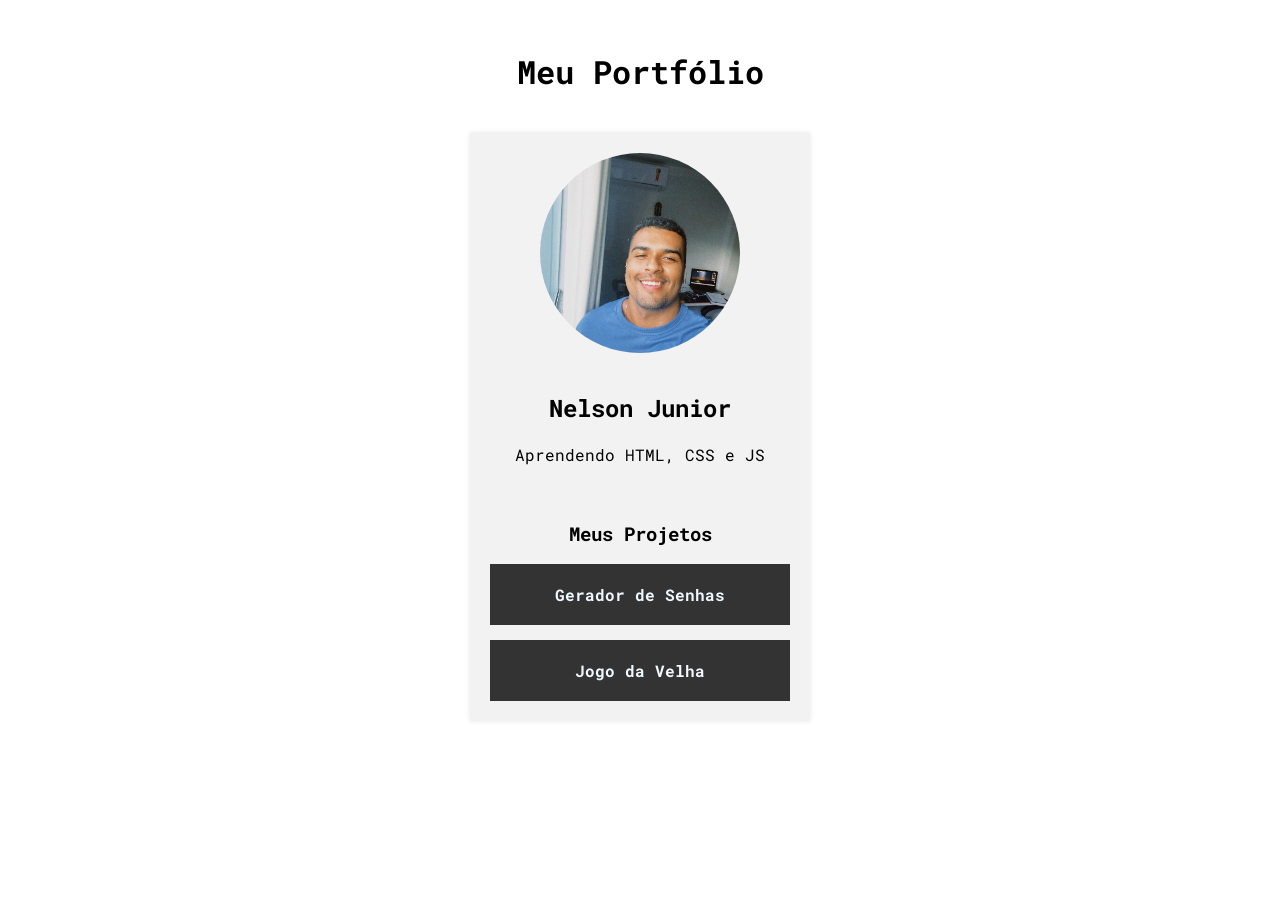
==== index.html @ b762abd2 "Add files via upload" ====
<!DOCTYPE html>
<html lang="pt-br">
<head>
    <meta charset="UTF-8">
    <meta name="viewport" content="width=device-width, initial-scale=1.0">
    <title>Portfolio</title>
    <link rel="stylesheet" href="style.css">
    <link rel="preconnect" href="https://fonts.googleapis.com">
    <link rel="preconnect" href="https://fonts.gstatic.com" crossorigin>
    <link href="https://fonts.googleapis.com/css2?family=Roboto+Mono:wght@300;400&family=Sora:wght@100&display=swap" rel="stylesheet">

</head>
<body>
    <h1>Meu Portfólio</h1>
  
    <div class="container">
        <div class="card">
        <img src="imagem/foto minha.jpeg" alt="Minha Foto">
        <h2>Nelson Junior</h3>
        <p>Aprendendo HTML, CSS e JS</p>
        <br>
        <h3>Meus Projetos</h3>
        <a href="Gerador de Senha/index.html">Gerador de Senhas</a>
        <a href="Jogo da Velha/index.html">Jogo da Velha</a>
    </div>
</body>
</html>
---- style.css ----
body {
    font-family: Roboto Mono;
  }
  
  h1 {
    text-align: center;
    margin-top: 50px;
  }
  
  .container {
    display: flex;
    flex-wrap: wrap;
    justify-content: center;
    margin-top: 30px;
  }
  
  .card {
    width: 300px;
    padding: 20px;
    margin: 10px;
    background-color: #f2f2f2;
    box-shadow: 0 0 5px rgba(0, 0, 0, 0.1);
    text-align: center;
  }
  
  .card img {
    width: 200px;
    height: 200px;
    object-fit: cover;
    border-radius: 50%;
    margin-bottom: 15px;
  }
  
  .card a {
    display: block;
    margin-top: 15px;
    padding: 20px;
    background-color: #333;
    color: aliceblue;
    text-decoration: none;
    font-weight: bold;
    transition: transform 0.5s;
  }

  a:hover{
    transform: scale(1.05);
  }
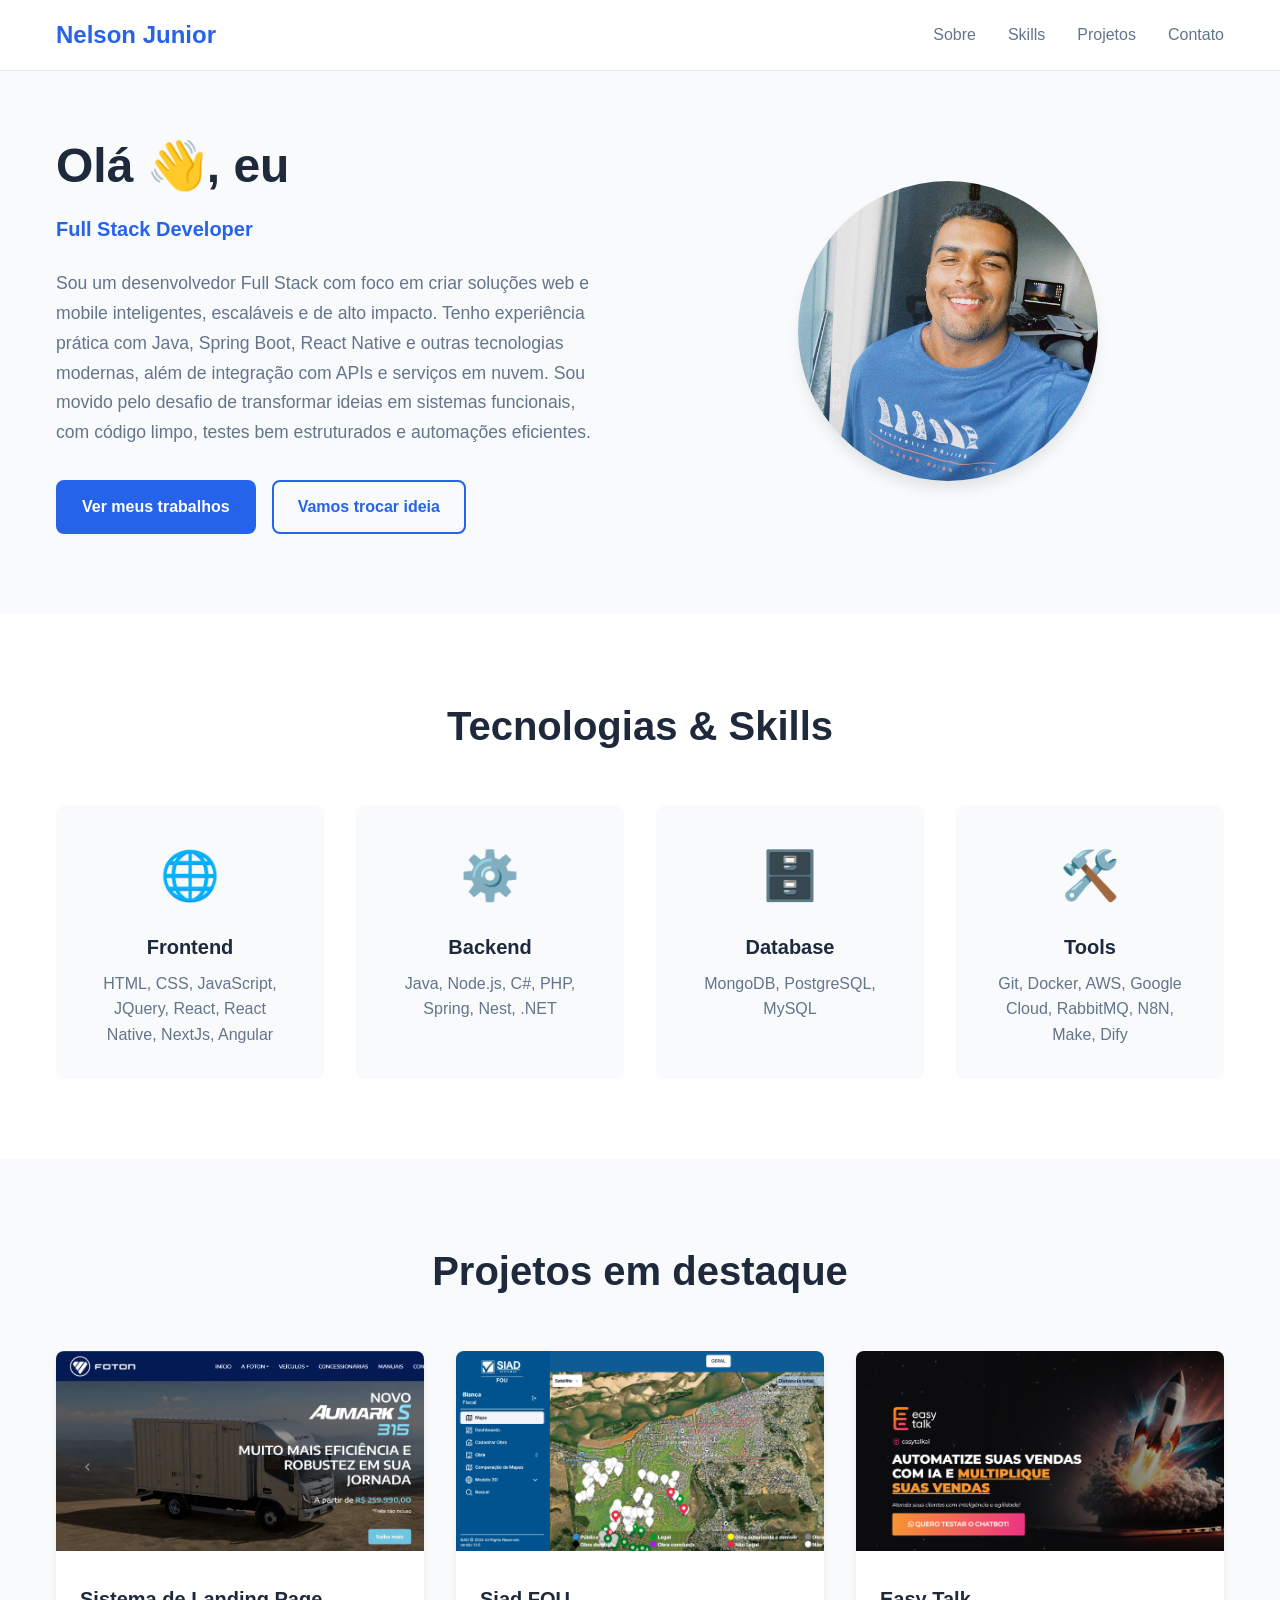
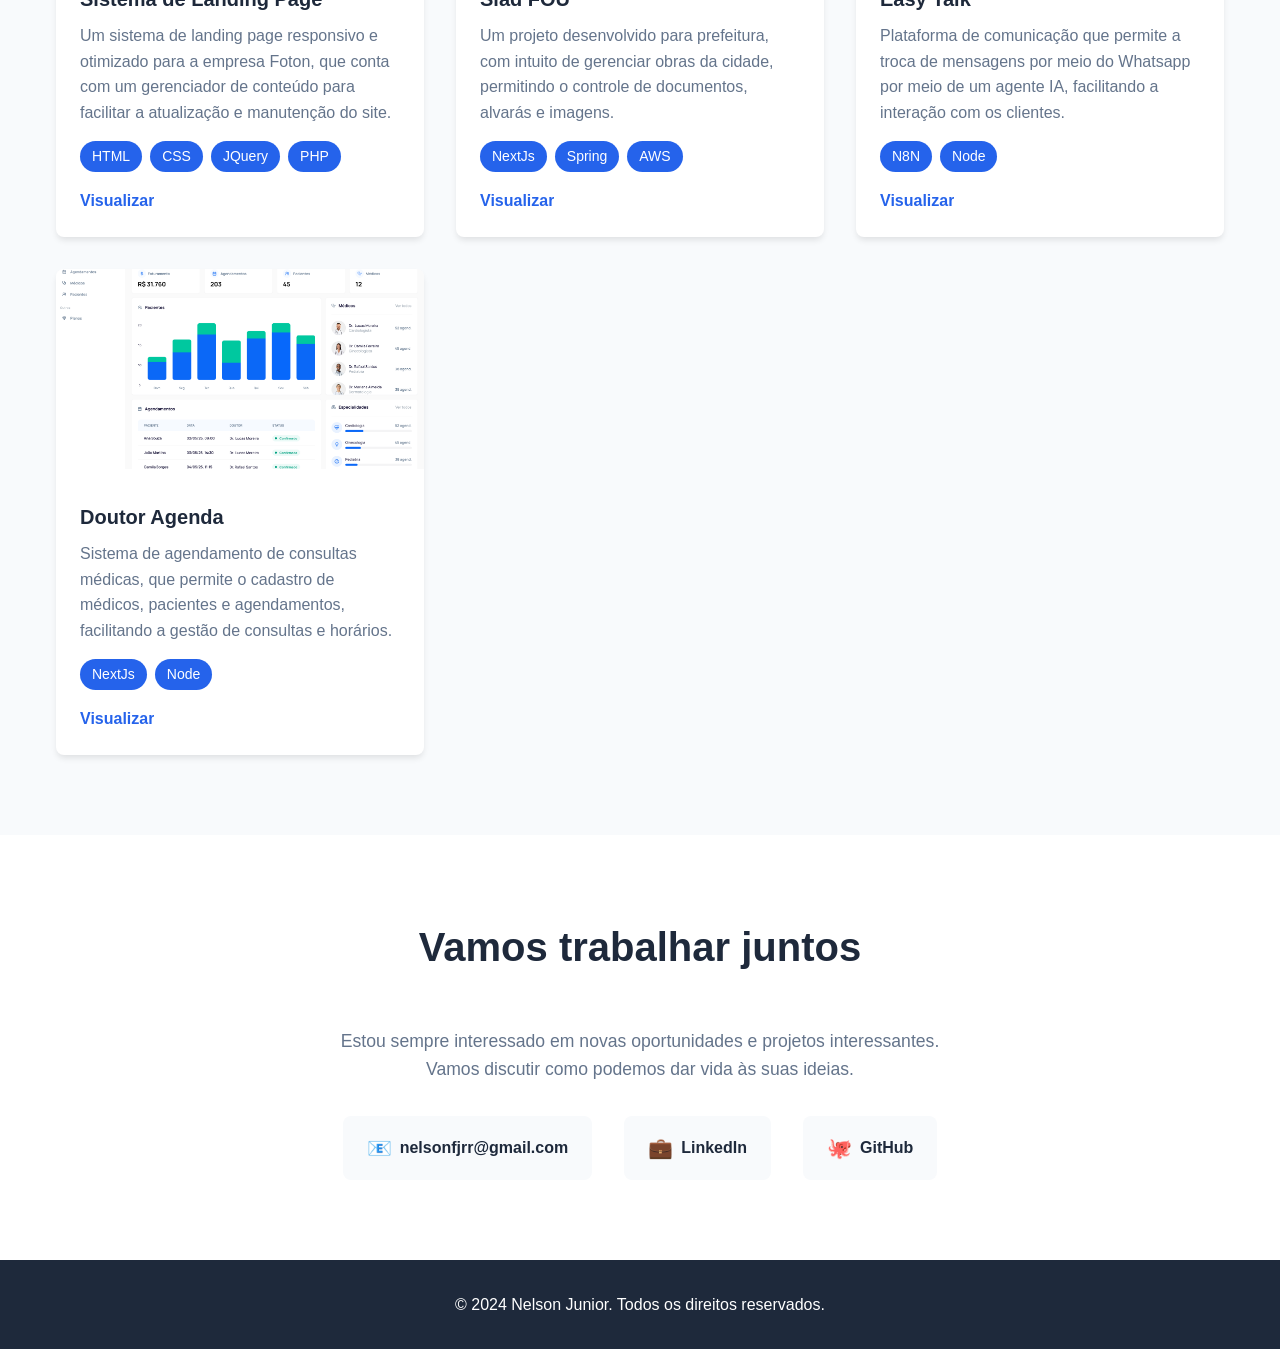
==== commit 0be836b6: "first commit" ====
--- a/index.html
+++ b/index.html
@@ -1,27 +1,215 @@
-<!DOCTYPE html>
-<html lang="pt-br">
-<head>
-    <meta charset="UTF-8">
-    <meta name="viewport" content="width=device-width, initial-scale=1.0">
-    <title>Portfolio</title>
-    <link rel="stylesheet" href="style.css">
-    <link rel="preconnect" href="https://fonts.googleapis.com">
-    <link rel="preconnect" href="https://fonts.gstatic.com" crossorigin>
-    <link href="https://fonts.googleapis.com/css2?family=Roboto+Mono:wght@300;400&family=Sora:wght@100&display=swap" rel="stylesheet">
-
-</head>
-<body>
-    <h1>Meu Portfólio</h1>
-  
-    <div class="container">
-        <div class="card">
-        <img src="imagem/foto minha.jpeg" alt="Minha Foto">
-        <h2>Nelson Junior</h3>
-        <p>Aprendendo HTML, CSS e JS</p>
-        <br>
-        <h3>Meus Projetos</h3>
-        <a href="Gerador de Senha/index.html">Gerador de Senhas</a>
-        <a href="Jogo da Velha/index.html">Jogo da Velha</a>
-    </div>
-</body>
+<!DOCTYPE html>
+<html lang="en">
+<head>
+    <meta charset="UTF-8">
+    <meta name="viewport" content="width=device-width, initial-scale=1.0">
+    <title>Nelson Junior - Developer Portfolio</title>
+    <link rel="stylesheet" href="style.css">
+</head>
+<body>
+    <!-- Header/Navigation -->
+    <header class="header">
+        <nav class="nav">
+            <div class="nav-brand">
+                <h2>Nelson Junior</h2>
+            </div>
+            <ul class="nav-links">
+                <li><a href="#about">Sobre</a></li>
+                <li><a href="#skills">Skills</a></li>
+                <li><a href="#projects">Projetos</a></li>
+                <li><a href="#contact">Contato</a></li>
+            </ul>
+            <button class="nav-toggle" aria-label="Toggle navigation">
+                <span></span>
+                <span></span>
+                <span></span>
+            </button>
+        </nav>
+    </header>
+
+    <!-- Main Content -->
+    <main>
+        <!-- About Section -->
+        <section id="about" class="section about-section">
+            <div class="container">
+                <div class="about-content">
+                    <div class="about-text">
+                        <h1 class="about-title">Olá 👋, eu sou o Nelson</h1>
+                        <p class="about-subtitle">Full Stack Developer</p>
+                        <p class="about-description">
+                            Sou um desenvolvedor Full Stack com foco em criar soluções web e mobile inteligentes, escaláveis e de alto impacto. 
+                            Tenho experiência prática com Java, Spring Boot, React Native e outras tecnologias modernas, além de integração com APIs e serviços em nuvem. 
+                            Sou movido pelo desafio de transformar ideias em sistemas funcionais, com código limpo, testes bem estruturados e automações eficientes.
+                        </p>
+                        <div class="about-buttons">
+                            <a href="#projects" class="btn btn-primary">Ver meus trabalhos</a>
+                            <a href="#contact" class="btn btn-secondary">Vamos trocar ideia</a>
+                        </div>
+                    </div>
+                    <div class="about-image">
+                        <img src="/assets/foto minha.jpg" alt="John Doe Profile Photo" class="profile-photo">
+                    </div>
+                </div>
+            </div>
+        </section>
+
+        <!-- Skills Section -->
+        <section id="skills" class="section skills-section">
+            <div class="container">
+                <h2 class="section-title">Tecnologias & Skills</h2>
+                <div class="skills-grid">
+                    <div class="skill-item">
+                        <div class="skill-icon">🌐</div>
+                        <h3>Frontend</h3>
+                        <p>HTML, CSS, JavaScript, JQuery, React, React Native, NextJs, Angular</p>
+                    </div>
+                    <div class="skill-item">
+                        <div class="skill-icon">⚙️</div>
+                        <h3>Backend</h3>
+                        <p>Java, Node.js, C#, PHP, Spring, Nest, .NET</p>
+                    </div>
+                    <div class="skill-item">
+                        <div class="skill-icon">🗄️</div>
+                        <h3>Database</h3>
+                        <p>MongoDB, PostgreSQL, MySQL</p>
+                    </div>
+                    <div class="skill-item">
+                        <div class="skill-icon">🛠️</div>
+                        <h3>Tools</h3>
+                        <p>Git, Docker, AWS, Google Cloud, RabbitMQ, N8N, Make, Dify</p>
+                    </div>
+                </div>
+            </div>
+        </section>
+
+        <!-- Projects Section -->
+        <section id="projects" class="section projects-section">
+            <div class="container">
+                <h2 class="section-title">Projetos em destaque</h2>
+                <div class="projects-grid">
+                    <article class="project-card">
+                        <div class="project-image">
+                            <img src="/assets/foton-site.png" alt="Sistema de Landing Page">
+                        </div>
+                        <div class="project-content">
+                            <h3 class="project-title">Sistema de Landing Page</h3>
+                            <p class="project-description">
+                                Um sistema de landing page responsivo e otimizado para a empresa Foton, 
+                                que conta com um gerenciador de conteúdo para facilitar a atualização
+                                e manutenção do site.
+                            </p>
+                            <div class="project-tech">
+                                <span class="tech-tag">HTML</span>
+                                <span class="tech-tag">CSS</span>
+                                <span class="tech-tag">JQuery</span>
+                                <span class="tech-tag">PHP</span>
+                            </div>
+                            <div class="project-links">
+                                <a href="https://fotondobrasil.com.br/" target="_blank" class="project-link">Visualizar</a>
+                            </div>
+                        </div>
+                    </article>
+
+                    <article class="project-card">
+                        <div class="project-image">
+                            <img src="/assets/siadfou.png" alt="Siad FOU">
+                        </div>
+                        <div class="project-content">
+                            <h3 class="project-title">Siad FOU</h3>
+                            <p class="project-description">
+                                Um projeto desenvolvido para prefeitura, com intuito
+                                de gerenciar obras da cidade, permitindo o controle de
+                                documentos, alvarás e imagens.
+                            </p>
+                            <div class="project-tech">
+                                <span class="tech-tag">NextJs</span>
+                                <span class="tech-tag">Spring</span>
+                                <span class="tech-tag">AWS</span>
+                            </div>
+                            <div class="project-links">
+                                <a href="https://siadfou.com.br/" target="_blank" class="project-link">Visualizar</a>
+                            </div>
+                        </div>
+                    </article>
+
+                    <article class="project-card">
+                        <div class="project-image">
+                            <img src="/assets/easytalk.png" alt="Easy Talk">
+                        </div>
+                        <div class="project-content">
+                            <h3 class="project-title">Easy Talk</h3>
+                            <p class="project-description">
+                                Plataforma de comunicação que permite a troca de mensagens
+                                por meio do Whatsapp por meio de um agente IA,
+                                facilitando a interação com os clientes.
+                            </p>
+                            <div class="project-tech">
+                                <span class="tech-tag">N8N</span>
+                                <span class="tech-tag">Node</span>
+                            </div>
+                            <div class="project-links">
+                                <a href="https://easytalk.nelsonfjunior.shop/" target="_blank" class="project-link">Visualizar</a>
+                            </div>
+                        </div>
+                    </article>
+
+                    <article class="project-card">
+                        <div class="project-image">
+                            <img src="/assets/doutoragenda.png" alt="Doutor Agenda">
+                        </div>
+                        <div class="project-content">
+                            <h3 class="project-title">Doutor Agenda</h3>
+                            <p class="project-description">
+                                Sistema de agendamento de consultas médicas,
+                                que permite o cadastro de médicos, pacientes e agendamentos,
+                                facilitando a gestão de consultas e horários.
+                            </p>
+                            <div class="project-tech">
+                                <span class="tech-tag">NextJs</span>
+                                <span class="tech-tag">Node</span>
+                            </div>
+                            <div class="project-links">
+                                <a href="https://doutoragenda.nelsonfjunior.shop/" target="_blank" class="project-link">Visualizar</a>
+                            </div>
+                        </div>
+                    </article>
+                </div>
+            </div>
+        </section>
+
+        <!-- Contact Section -->
+        <section id="contact" class="section contact-section">
+            <div class="container">
+                <h2 class="section-title">Vamos trabalhar juntos</h2>
+                <p class="contact-description">
+                    Estou sempre interessado em novas oportunidades e projetos interessantes.
+                    Vamos discutir como podemos dar vida às suas ideias.
+                </p>
+                <div class="contact-links">
+                    <a href="mailto:nelsonfjrr@gmail.com" class="contact-link">
+                        <span class="contact-icon">📧</span>
+                        nelsonfjrr@gmail.com
+                    </a>
+                    <a href="https://www.linkedin.com/in/nelsonfjr/" target="_blank" class="contact-link">
+                        <span class="contact-icon">💼</span>
+                        LinkedIn
+                    </a>
+                    <a href="https://github.com/nelsonfjunior" target="_blank" class="contact-link">
+                        <span class="contact-icon">🐙</span>
+                        GitHub
+                    </a>
+                </div>
+            </div>
+        </section>
+    </main>
+
+    <!-- Footer -->
+    <footer class="footer">
+        <div class="container">
+            <p>&copy; 2024 Nelson Junior. Todos os direitos reservados.</p>
+        </div>
+    </footer>
+
+    <script src="script.js"></script>
+</body>
 </html>
--- a/style.css
+++ b/style.css
@@ -1,47 +1,454 @@
-body {
-    font-family: Roboto Mono;
-  }
-  
-  h1 {
-    text-align: center;
-    margin-top: 50px;
-  }
-  
-  .container {
-    display: flex;
-    flex-wrap: wrap;
-    justify-content: center;
-    margin-top: 30px;
-  }
-  
-  .card {
-    width: 300px;
-    padding: 20px;
-    margin: 10px;
-    background-color: #f2f2f2;
-    box-shadow: 0 0 5px rgba(0, 0, 0, 0.1);
-    text-align: center;
-  }
-  
-  .card img {
-    width: 200px;
-    height: 200px;
-    object-fit: cover;
-    border-radius: 50%;
-    margin-bottom: 15px;
-  }
-  
-  .card a {
-    display: block;
-    margin-top: 15px;
-    padding: 20px;
-    background-color: #333;
-    color: aliceblue;
-    text-decoration: none;
-    font-weight: bold;
-    transition: transform 0.5s;
-  }
-
-  a:hover{
-    transform: scale(1.05);
-  }+/* CSS Custom Properties for easy customization */
+:root {
+    --primary-color: #2563eb;
+    --secondary-color: #64748b;
+    --accent-color: #f59e0b;
+    --text-primary: #1e293b;
+    --text-secondary: #64748b;
+    --background-primary: #ffffff;
+    --background-secondary: #f8fafc;
+    --border-color: #e2e8f0;
+    --shadow: 0 4px 6px -1px rgba(0, 0, 0, 0.1);
+    --shadow-lg: 0 10px 15px -3px rgba(0, 0, 0, 0.1);
+    --border-radius: 8px;
+    --transition: all 0.3s ease;
+    --max-width: 1200px;
+    --section-padding: 5rem 0;
+}
+
+/* Reset and Base Styles */
+* {
+    margin: 0;
+    padding: 0;
+    box-sizing: border-box;
+}
+
+html {
+    scroll-behavior: smooth;
+}
+
+body {
+    font-family: -apple-system, BlinkMacSystemFont, 'Segoe UI', Roboto, Oxygen, Ubuntu, Cantarell, sans-serif;
+    line-height: 1.6;
+    color: var(--text-primary);
+    background-color: var(--background-primary);
+}
+
+/* Container */
+.container {
+    max-width: var(--max-width);
+    margin: 0 auto;
+    padding: 0 1rem;
+}
+
+/* Section */
+.section {
+    padding: var(--section-padding);
+}
+
+.section-title {
+    font-size: 2.5rem;
+    font-weight: 700;
+    text-align: center;
+    margin-bottom: 3rem;
+    color: var(--text-primary);
+}
+
+/* Header and Navigation */
+.header {
+    position: fixed;
+    top: 0;
+    left: 0;
+    right: 0;
+    background-color: rgba(255, 255, 255, 0.95);
+    backdrop-filter: blur(10px);
+    border-bottom: 1px solid var(--border-color);
+    z-index: 1000;
+}
+
+.nav {
+    display: flex;
+    justify-content: space-between;
+    align-items: center;
+    padding: 1rem;
+    max-width: var(--max-width);
+    margin: 0 auto;
+}
+
+.nav-brand h2 {
+    color: var(--primary-color);
+    font-weight: 700;
+}
+
+.nav-links {
+    display: flex;
+    list-style: none;
+    gap: 2rem;
+}
+
+.nav-links a {
+    text-decoration: none;
+    color: var(--text-secondary);
+    font-weight: 500;
+    transition: var(--transition);
+}
+
+.nav-links a:hover {
+    color: var(--primary-color);
+}
+
+.nav-toggle {
+    display: none;
+    flex-direction: column;
+    background: none;
+    border: none;
+    cursor: pointer;
+    padding: 0.5rem;
+}
+
+.nav-toggle span {
+    width: 25px;
+    height: 3px;
+    background-color: var(--text-primary);
+    margin: 3px 0;
+    transition: var(--transition);
+}
+
+/* About Section */
+.about-section {
+    padding-top: 8rem;
+    background-color: var(--background-secondary);
+}
+
+.about-content {
+    display: grid;
+    grid-template-columns: 1fr 1fr;
+    gap: 4rem;
+    align-items: center;
+}
+
+.about-title {
+    font-size: 3rem;
+    font-weight: 700;
+    margin-bottom: 0.5rem;
+    color: var(--text-primary);
+}
+
+.about-subtitle {
+    font-size: 1.25rem;
+    color: var(--primary-color);
+    font-weight: 600;
+    margin-bottom: 1.5rem;
+}
+
+.about-description {
+    font-size: 1.1rem;
+    color: var(--text-secondary);
+    margin-bottom: 2rem;
+    line-height: 1.7;
+}
+
+.about-buttons {
+    display: flex;
+    gap: 1rem;
+}
+
+.btn {
+    display: inline-block;
+    padding: 0.75rem 1.5rem;
+    border-radius: var(--border-radius);
+    text-decoration: none;
+    font-weight: 600;
+    transition: var(--transition);
+    border: 2px solid transparent;
+}
+
+.btn-primary {
+    background-color: var(--primary-color);
+    color: white;
+}
+
+.btn-primary:hover {
+    background-color: #1d4ed8;
+    transform: translateY(-2px);
+}
+
+.btn-secondary {
+    border-color: var(--primary-color);
+    color: var(--primary-color);
+}
+
+.btn-secondary:hover {
+    background-color: var(--primary-color);
+    color: white;
+}
+
+.profile-photo {
+    width: 100%;
+    max-width: 300px;
+    height: 300px;
+    object-fit: cover;
+    object-position: center bottom;
+    border-radius: 50%;
+    box-shadow: var(--shadow-lg);
+    margin: 0 auto;
+    display: block;
+}
+
+/* Skills Section */
+.skills-section {
+    background-color: var(--background-primary);
+}
+
+.skills-grid {
+    display: grid;
+    grid-template-columns: repeat(auto-fit, minmax(250px, 1fr));
+    gap: 2rem;
+}
+
+.skill-item {
+    text-align: center;
+    padding: 2rem;
+    background-color: var(--background-secondary);
+    border-radius: var(--border-radius);
+    transition: var(--transition);
+}
+
+.skill-item:hover {
+    transform: translateY(-5px);
+    box-shadow: var(--shadow-lg);
+}
+
+.skill-icon {
+    font-size: 3rem;
+    margin-bottom: 1rem;
+}
+
+.skill-item h3 {
+    font-size: 1.25rem;
+    font-weight: 600;
+    margin-bottom: 0.5rem;
+    color: var(--text-primary);
+}
+
+.skill-item p {
+    color: var(--text-secondary);
+}
+
+/* Projects Section */
+.projects-section {
+    background-color: var(--background-secondary);
+}
+
+.projects-grid {
+    display: grid;
+    grid-template-columns: repeat(auto-fit, minmax(350px, 1fr));
+    gap: 2rem;
+}
+
+.project-card {
+    background-color: var(--background-primary);
+    border-radius: var(--border-radius);
+    overflow: hidden;
+    box-shadow: var(--shadow);
+    transition: var(--transition);
+}
+
+.project-card:hover {
+    transform: translateY(-5px);
+    box-shadow: var(--shadow-lg);
+}
+
+.project-image img {
+    width: 100%;
+    height: 200px;
+    object-fit: cover;
+    object-position: center left;
+}
+
+.project-content {
+    padding: 1.5rem;
+}
+
+.project-title {
+    font-size: 1.25rem;
+    font-weight: 600;
+    margin-bottom: 0.5rem;
+    color: var(--text-primary);
+}
+
+.project-description {
+    color: var(--text-secondary);
+    margin-bottom: 1rem;
+    line-height: 1.6;
+}
+
+.project-tech {
+    display: flex;
+    flex-wrap: wrap;
+    gap: 0.5rem;
+    margin-bottom: 1rem;
+}
+
+.tech-tag {
+    background-color: var(--primary-color);
+    color: white;
+    padding: 0.25rem 0.75rem;
+    border-radius: 20px;
+    font-size: 0.875rem;
+    font-weight: 500;
+}
+
+.project-links {
+    display: flex;
+    gap: 1rem;
+}
+
+.project-link {
+    color: var(--primary-color);
+    text-decoration: none;
+    font-weight: 600;
+    transition: var(--transition);
+}
+
+.project-link:hover {
+    color: #1d4ed8;
+}
+
+/* Contact Section */
+.contact-section {
+    background-color: var(--background-primary);
+    text-align: center;
+}
+
+.contact-description {
+    font-size: 1.1rem;
+    color: var(--text-secondary);
+    margin-bottom: 2rem;
+    max-width: 600px;
+    margin-left: auto;
+    margin-right: auto;
+}
+
+.contact-links {
+    display: flex;
+    justify-content: center;
+    gap: 2rem;
+    flex-wrap: wrap;
+}
+
+.contact-link {
+    display: flex;
+    align-items: center;
+    gap: 0.5rem;
+    padding: 1rem 1.5rem;
+    background-color: var(--background-secondary);
+    border-radius: var(--border-radius);
+    text-decoration: none;
+    color: var(--text-primary);
+    font-weight: 600;
+    transition: var(--transition);
+}
+
+.contact-link:hover {
+    background-color: var(--primary-color);
+    color: white;
+    transform: translateY(-2px);
+}
+
+.contact-icon {
+    font-size: 1.25rem;
+}
+
+/* Footer */
+.footer {
+    background-color: var(--text-primary);
+    color: white;
+    text-align: center;
+    padding: 2rem 0;
+}
+
+/* Responsive Design */
+@media (max-width: 768px) {
+    .nav-links {
+        position: fixed;
+        top: 100%;
+        left: 0;
+        right: 0;
+        background-color: white;
+        flex-direction: column;
+        padding: 2rem;
+        box-shadow: var(--shadow);
+        transform: translateY(-100%);
+        opacity: 0;
+        visibility: hidden;
+        transition: var(--transition);
+    }
+
+    .nav-links.active {
+        transform: translateY(0);
+        opacity: 1;
+        visibility: visible;
+    }
+
+    .nav-toggle {
+        display: flex;
+    }
+
+    .about-content {
+        grid-template-columns: 1fr;
+        text-align: center;
+        gap: 2rem;
+    }
+
+    .about-title {
+        font-size: 2.5rem;
+    }
+
+    .section-title {
+        font-size: 2rem;
+    }
+
+    .about-buttons {
+        justify-content: center;
+        flex-wrap: wrap;
+    }
+
+    .skills-grid {
+        grid-template-columns: 1fr;
+    }
+
+    .projects-grid {
+        grid-template-columns: 1fr;
+    }
+
+    .contact-links {
+        flex-direction: column;
+        align-items: center;
+    }
+
+    .contact-link {
+        width: 100%;
+        max-width: 300px;
+        justify-content: center;
+    }
+}
+
+@media (max-width: 480px) {
+    .container {
+        padding: 0 0.5rem;
+    }
+
+    .about-title {
+        font-size: 2rem;
+    }
+
+    .section-title {
+        font-size: 1.75rem;
+    }
+
+    .btn {
+        padding: 0.5rem 1rem;
+        font-size: 0.9rem;
+    }
+}
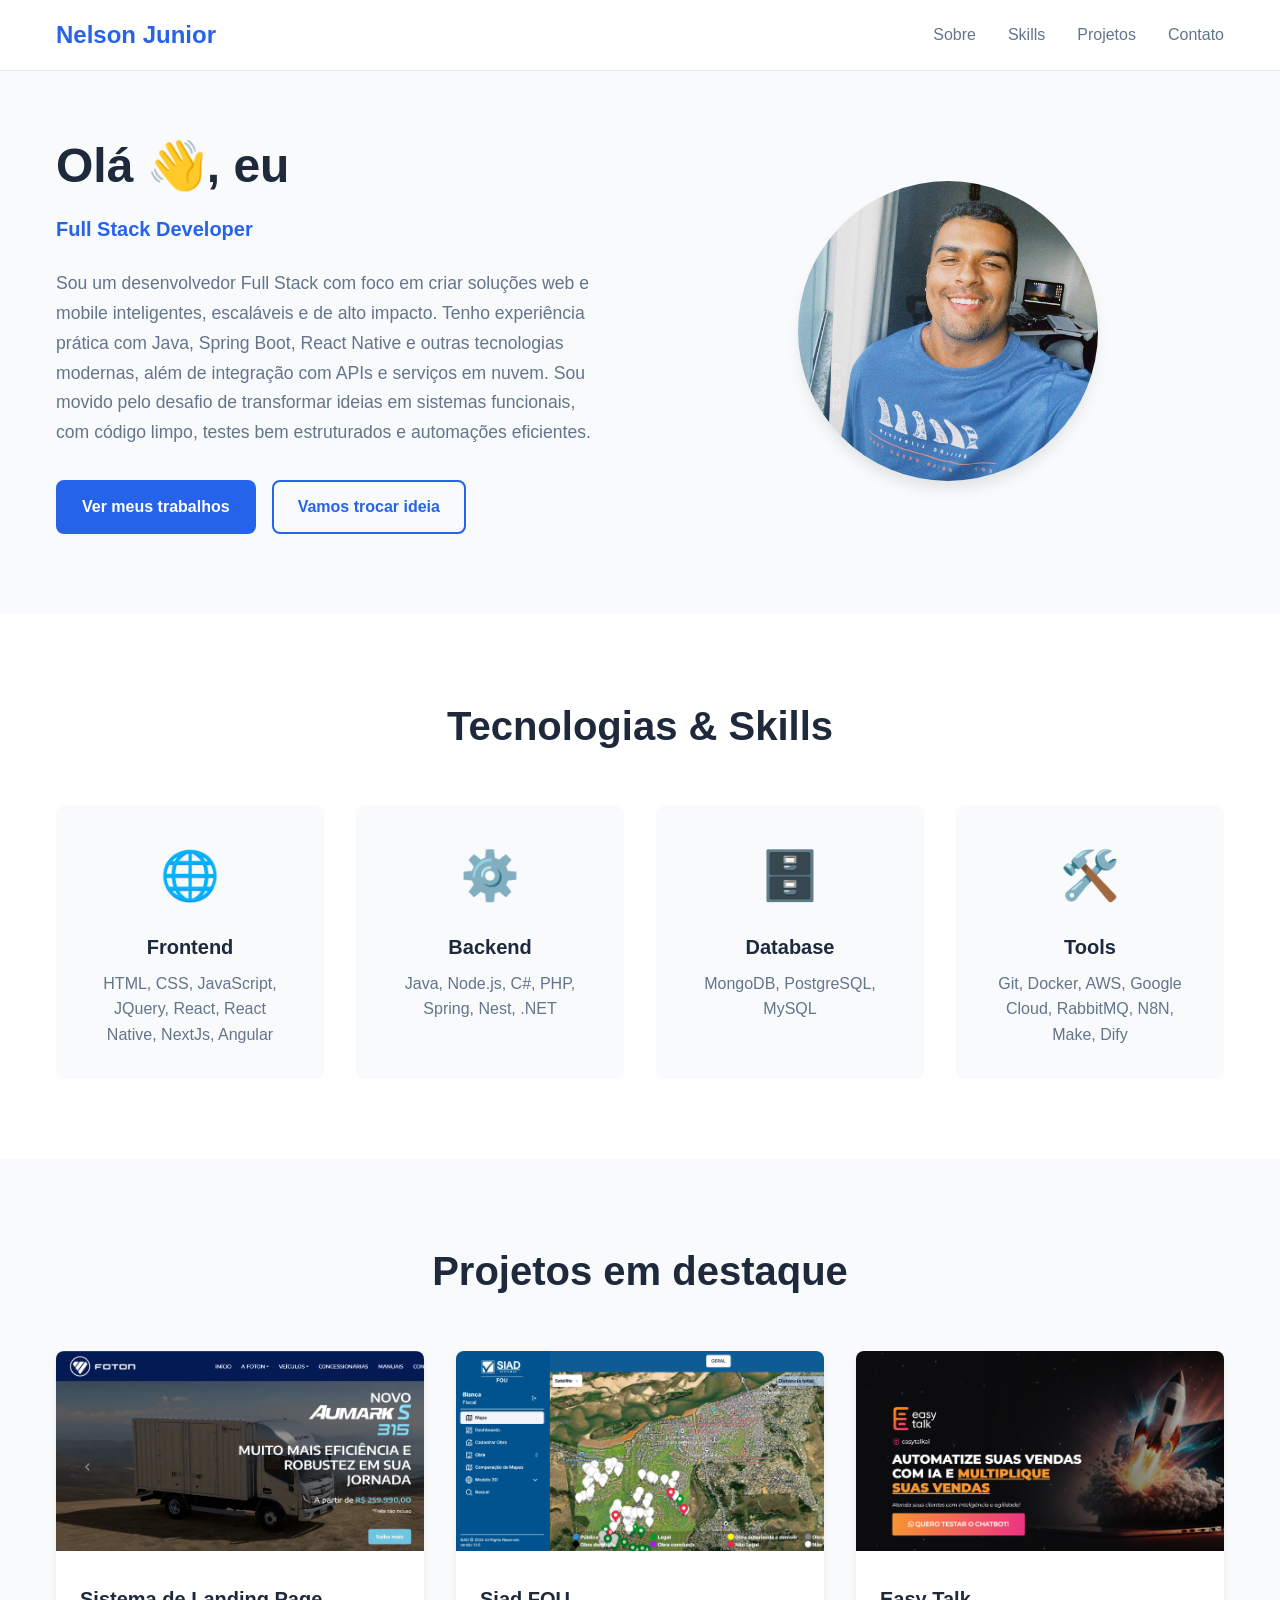
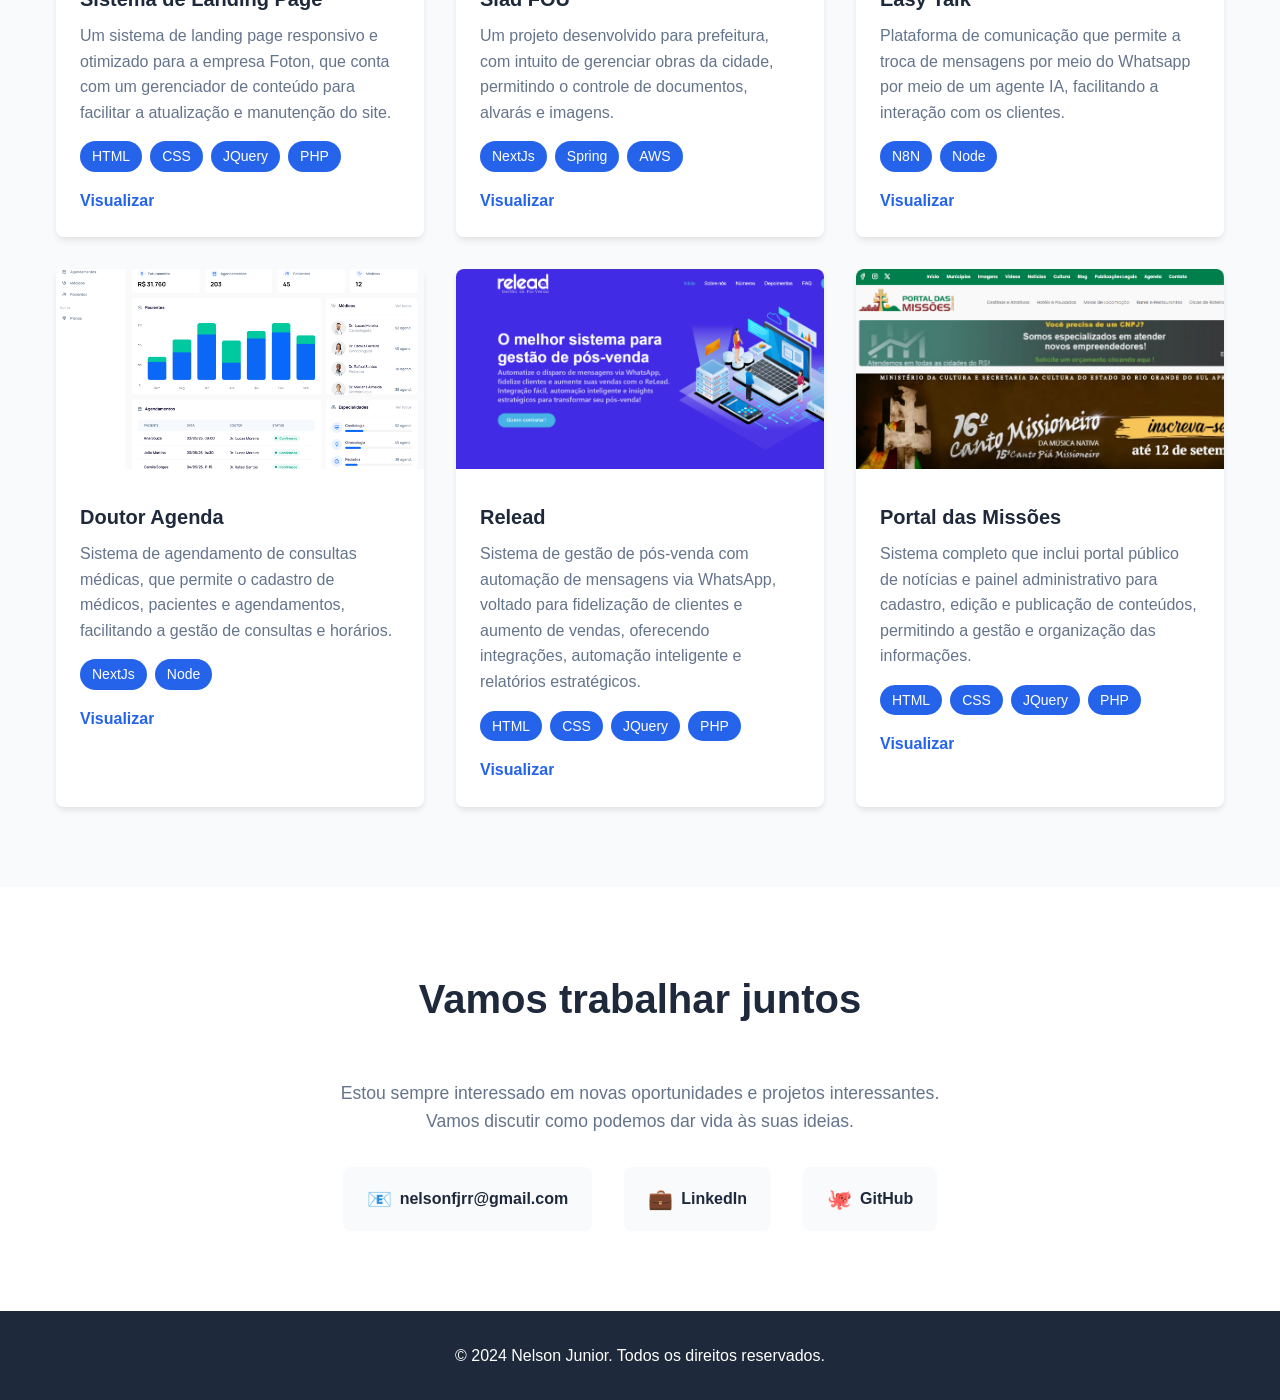
==== commit add85a7d: "feat: novos projetos" ====
--- a/index.html
+++ b/index.html
@@ -4,6 +4,7 @@
     <meta charset="UTF-8">
     <meta name="viewport" content="width=device-width, initial-scale=1.0">
     <title>Nelson Junior - Developer Portfolio</title>
+    <link rel="icon" href="/assets/Favicon (NJ).png" type="image/png">
     <link rel="stylesheet" href="style.css">
 </head>
 <body>
@@ -170,6 +171,48 @@
                             </div>
                             <div class="project-links">
                                 <a href="https://doutoragenda.nelsonfjunior.shop/" target="_blank" class="project-link">Visualizar</a>
+                            </div>
+                        </div>
+                    </article>
+
+                    <article class="project-card">
+                        <div class="project-image">
+                            <img src="/assets/relead.png" alt="Relead">
+                        </div>
+                        <div class="project-content">
+                            <h3 class="project-title">Relead</h3>
+                            <p class="project-description">
+                                Sistema de gestão de pós-venda com automação de mensagens via WhatsApp, voltado para fidelização de clientes e aumento de vendas, oferecendo integrações, automação inteligente e relatórios estratégicos.
+                            </p>
+                            <div class="project-tech">
+                                <span class="tech-tag">HTML</span>
+                                <span class="tech-tag">CSS</span>
+                                <span class="tech-tag">JQuery</span>
+                                <span class="tech-tag">PHP</span>
+                            </div>
+                            <div class="project-links">
+                                <a href="https://relead.com.br/" target="_blank" class="project-link">Visualizar</a>
+                            </div>
+                        </div>
+                    </article>
+
+                    <article class="project-card">
+                        <div class="project-image">
+                            <img src="/assets/pdm.png" alt="Portal das Missões">
+                        </div>
+                        <div class="project-content">
+                            <h3 class="project-title">Portal das Missões</h3>
+                            <p class="project-description">
+                                Sistema completo que inclui portal público de notícias e painel administrativo para cadastro, edição e publicação de conteúdos, permitindo a gestão e organização das informações.
+                            </p>
+                            <div class="project-tech">
+                                <span class="tech-tag">HTML</span>
+                                <span class="tech-tag">CSS</span>
+                                <span class="tech-tag">JQuery</span>
+                                <span class="tech-tag">PHP</span>
+                            </div>
+                            <div class="project-links">
+                                <a href="https://portaldasmissoes.com.br/" target="_blank" class="project-link">Visualizar</a>
                             </div>
                         </div>
                     </article>
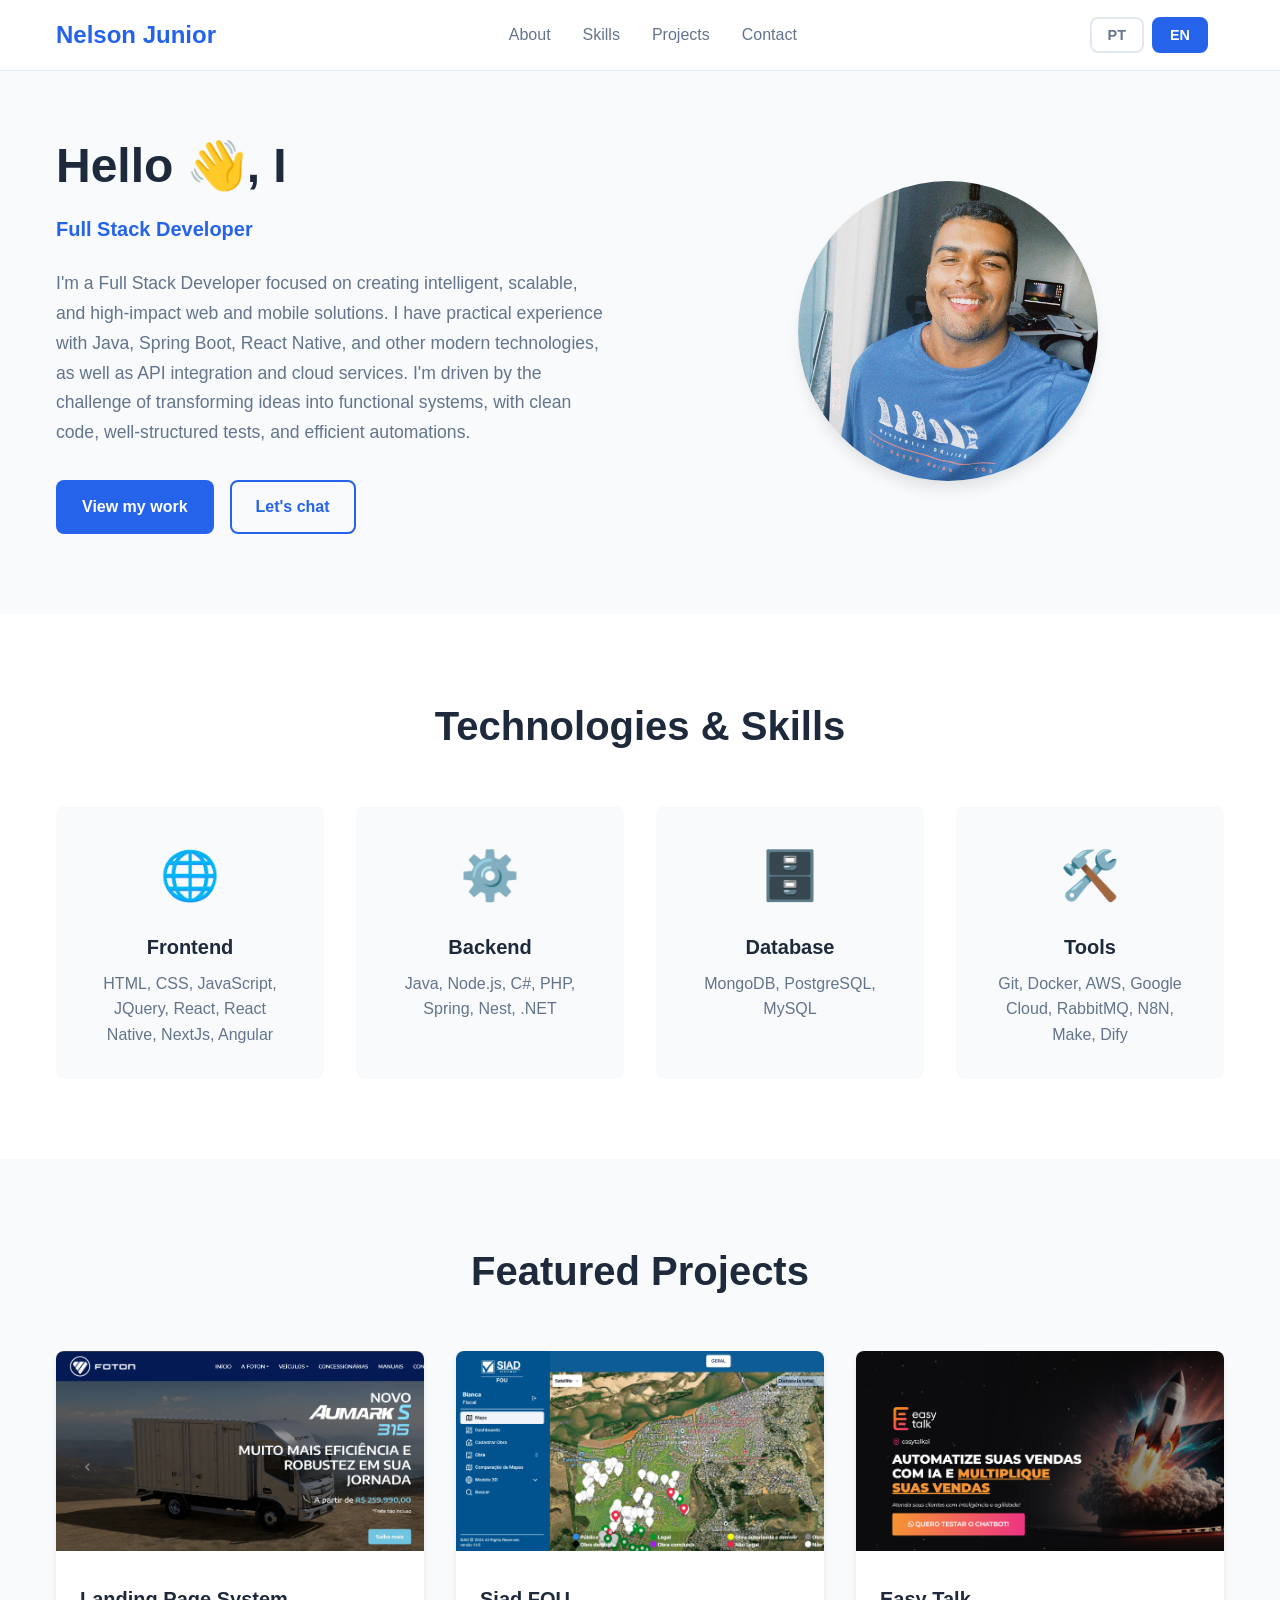
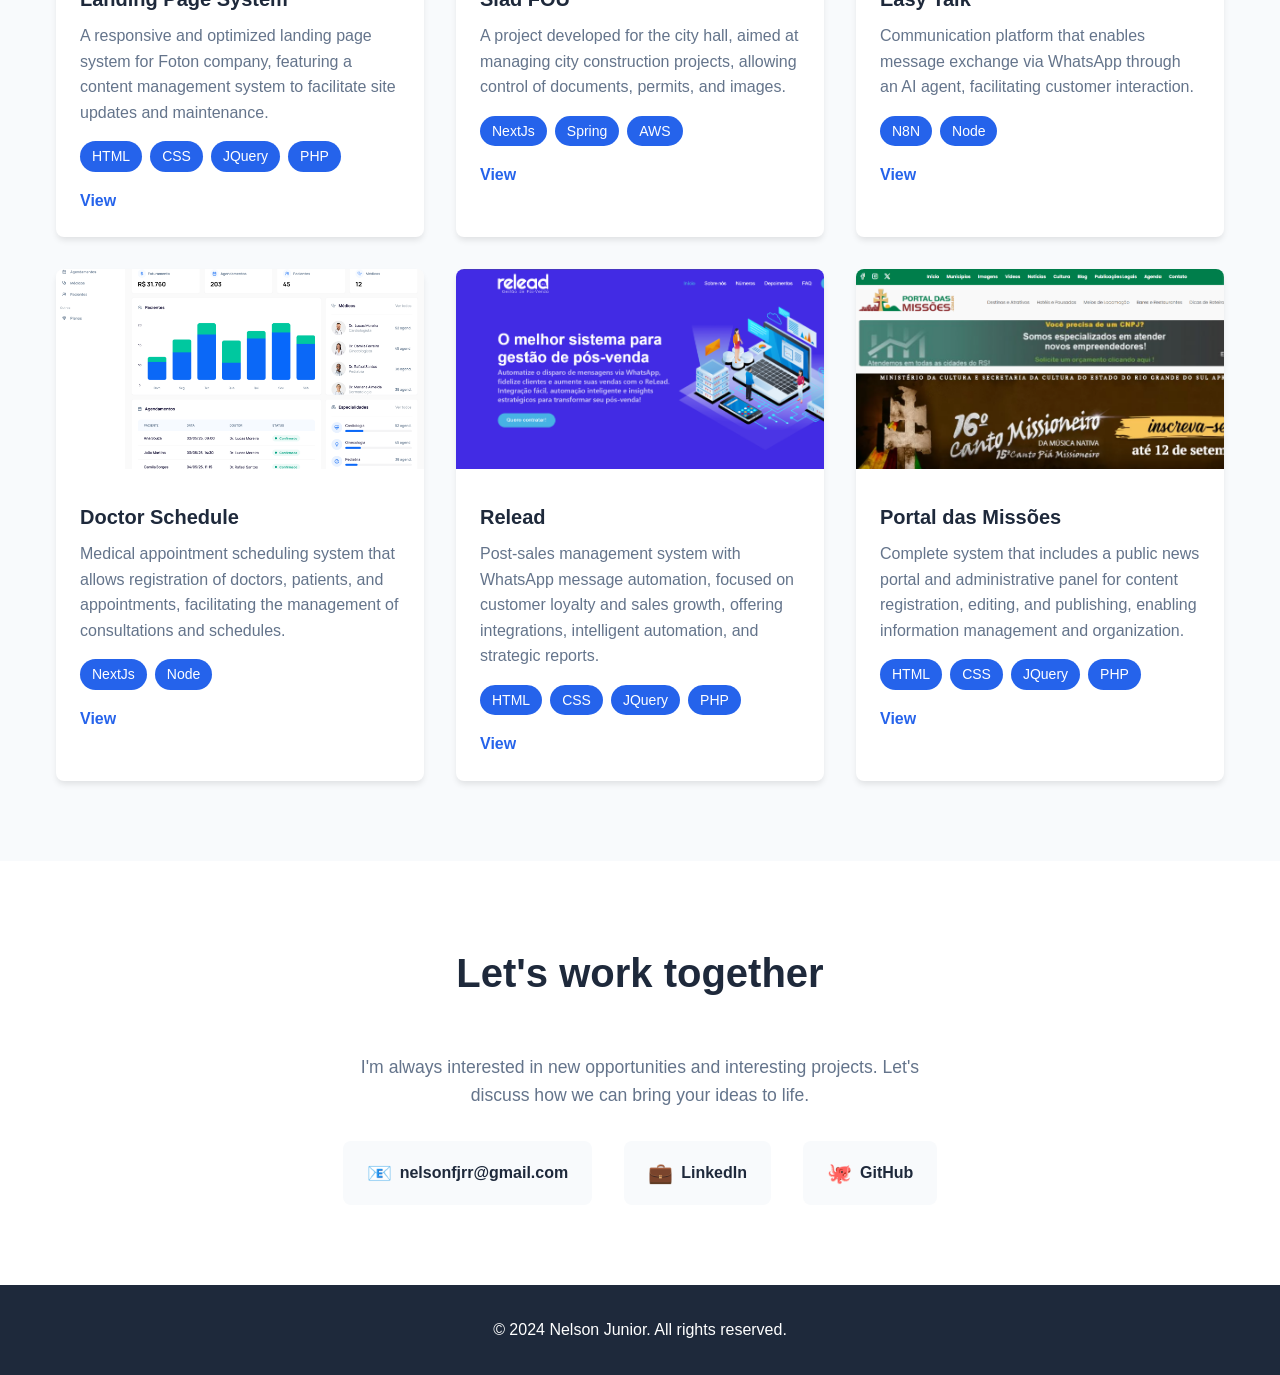
==== commit 2ee3c6bd: "feat: implement multilingual support and enhance navigation" ====
--- a/index.html
+++ b/index.html
@@ -1,258 +1,262 @@
-<!DOCTYPE html>
-<html lang="en">
-<head>
-    <meta charset="UTF-8">
-    <meta name="viewport" content="width=device-width, initial-scale=1.0">
-    <title>Nelson Junior - Developer Portfolio</title>
-    <link rel="icon" href="/assets/Favicon (NJ).png" type="image/png">
-    <link rel="stylesheet" href="style.css">
-</head>
-<body>
-    <!-- Header/Navigation -->
-    <header class="header">
-        <nav class="nav">
-            <div class="nav-brand">
-                <h2>Nelson Junior</h2>
-            </div>
-            <ul class="nav-links">
-                <li><a href="#about">Sobre</a></li>
-                <li><a href="#skills">Skills</a></li>
-                <li><a href="#projects">Projetos</a></li>
-                <li><a href="#contact">Contato</a></li>
-            </ul>
-            <button class="nav-toggle" aria-label="Toggle navigation">
-                <span></span>
-                <span></span>
-                <span></span>
-            </button>
-        </nav>
-    </header>
-
-    <!-- Main Content -->
-    <main>
-        <!-- About Section -->
-        <section id="about" class="section about-section">
-            <div class="container">
-                <div class="about-content">
-                    <div class="about-text">
-                        <h1 class="about-title">Olá 👋, eu sou o Nelson</h1>
-                        <p class="about-subtitle">Full Stack Developer</p>
-                        <p class="about-description">
-                            Sou um desenvolvedor Full Stack com foco em criar soluções web e mobile inteligentes, escaláveis e de alto impacto. 
-                            Tenho experiência prática com Java, Spring Boot, React Native e outras tecnologias modernas, além de integração com APIs e serviços em nuvem. 
-                            Sou movido pelo desafio de transformar ideias em sistemas funcionais, com código limpo, testes bem estruturados e automações eficientes.
-                        </p>
-                        <div class="about-buttons">
-                            <a href="#projects" class="btn btn-primary">Ver meus trabalhos</a>
-                            <a href="#contact" class="btn btn-secondary">Vamos trocar ideia</a>
-                        </div>
-                    </div>
-                    <div class="about-image">
-                        <img src="/assets/foto minha.jpg" alt="John Doe Profile Photo" class="profile-photo">
-                    </div>
-                </div>
-            </div>
-        </section>
-
-        <!-- Skills Section -->
-        <section id="skills" class="section skills-section">
-            <div class="container">
-                <h2 class="section-title">Tecnologias & Skills</h2>
-                <div class="skills-grid">
-                    <div class="skill-item">
-                        <div class="skill-icon">🌐</div>
-                        <h3>Frontend</h3>
-                        <p>HTML, CSS, JavaScript, JQuery, React, React Native, NextJs, Angular</p>
-                    </div>
-                    <div class="skill-item">
-                        <div class="skill-icon">⚙️</div>
-                        <h3>Backend</h3>
-                        <p>Java, Node.js, C#, PHP, Spring, Nest, .NET</p>
-                    </div>
-                    <div class="skill-item">
-                        <div class="skill-icon">🗄️</div>
-                        <h3>Database</h3>
-                        <p>MongoDB, PostgreSQL, MySQL</p>
-                    </div>
-                    <div class="skill-item">
-                        <div class="skill-icon">🛠️</div>
-                        <h3>Tools</h3>
-                        <p>Git, Docker, AWS, Google Cloud, RabbitMQ, N8N, Make, Dify</p>
-                    </div>
-                </div>
-            </div>
-        </section>
-
-        <!-- Projects Section -->
-        <section id="projects" class="section projects-section">
-            <div class="container">
-                <h2 class="section-title">Projetos em destaque</h2>
-                <div class="projects-grid">
-                    <article class="project-card">
-                        <div class="project-image">
-                            <img src="/assets/foton-site.png" alt="Sistema de Landing Page">
-                        </div>
-                        <div class="project-content">
-                            <h3 class="project-title">Sistema de Landing Page</h3>
-                            <p class="project-description">
-                                Um sistema de landing page responsivo e otimizado para a empresa Foton, 
-                                que conta com um gerenciador de conteúdo para facilitar a atualização
-                                e manutenção do site.
-                            </p>
-                            <div class="project-tech">
-                                <span class="tech-tag">HTML</span>
-                                <span class="tech-tag">CSS</span>
-                                <span class="tech-tag">JQuery</span>
-                                <span class="tech-tag">PHP</span>
-                            </div>
-                            <div class="project-links">
-                                <a href="https://fotondobrasil.com.br/" target="_blank" class="project-link">Visualizar</a>
-                            </div>
-                        </div>
-                    </article>
-
-                    <article class="project-card">
-                        <div class="project-image">
-                            <img src="/assets/siadfou.png" alt="Siad FOU">
-                        </div>
-                        <div class="project-content">
-                            <h3 class="project-title">Siad FOU</h3>
-                            <p class="project-description">
-                                Um projeto desenvolvido para prefeitura, com intuito
-                                de gerenciar obras da cidade, permitindo o controle de
-                                documentos, alvarás e imagens.
-                            </p>
-                            <div class="project-tech">
-                                <span class="tech-tag">NextJs</span>
-                                <span class="tech-tag">Spring</span>
-                                <span class="tech-tag">AWS</span>
-                            </div>
-                            <div class="project-links">
-                                <a href="https://siadfou.com.br/" target="_blank" class="project-link">Visualizar</a>
-                            </div>
-                        </div>
-                    </article>
-
-                    <article class="project-card">
-                        <div class="project-image">
-                            <img src="/assets/easytalk.png" alt="Easy Talk">
-                        </div>
-                        <div class="project-content">
-                            <h3 class="project-title">Easy Talk</h3>
-                            <p class="project-description">
-                                Plataforma de comunicação que permite a troca de mensagens
-                                por meio do Whatsapp por meio de um agente IA,
-                                facilitando a interação com os clientes.
-                            </p>
-                            <div class="project-tech">
-                                <span class="tech-tag">N8N</span>
-                                <span class="tech-tag">Node</span>
-                            </div>
-                            <div class="project-links">
-                                <a href="https://easytalk.nelsonfjunior.shop/" target="_blank" class="project-link">Visualizar</a>
-                            </div>
-                        </div>
-                    </article>
-
-                    <article class="project-card">
-                        <div class="project-image">
-                            <img src="/assets/doutoragenda.png" alt="Doutor Agenda">
-                        </div>
-                        <div class="project-content">
-                            <h3 class="project-title">Doutor Agenda</h3>
-                            <p class="project-description">
-                                Sistema de agendamento de consultas médicas,
-                                que permite o cadastro de médicos, pacientes e agendamentos,
-                                facilitando a gestão de consultas e horários.
-                            </p>
-                            <div class="project-tech">
-                                <span class="tech-tag">NextJs</span>
-                                <span class="tech-tag">Node</span>
-                            </div>
-                            <div class="project-links">
-                                <a href="https://doutoragenda.nelsonfjunior.shop/" target="_blank" class="project-link">Visualizar</a>
-                            </div>
-                        </div>
-                    </article>
-
-                    <article class="project-card">
-                        <div class="project-image">
-                            <img src="/assets/relead.png" alt="Relead">
-                        </div>
-                        <div class="project-content">
-                            <h3 class="project-title">Relead</h3>
-                            <p class="project-description">
-                                Sistema de gestão de pós-venda com automação de mensagens via WhatsApp, voltado para fidelização de clientes e aumento de vendas, oferecendo integrações, automação inteligente e relatórios estratégicos.
-                            </p>
-                            <div class="project-tech">
-                                <span class="tech-tag">HTML</span>
-                                <span class="tech-tag">CSS</span>
-                                <span class="tech-tag">JQuery</span>
-                                <span class="tech-tag">PHP</span>
-                            </div>
-                            <div class="project-links">
-                                <a href="https://relead.com.br/" target="_blank" class="project-link">Visualizar</a>
-                            </div>
-                        </div>
-                    </article>
-
-                    <article class="project-card">
-                        <div class="project-image">
-                            <img src="/assets/pdm.png" alt="Portal das Missões">
-                        </div>
-                        <div class="project-content">
-                            <h3 class="project-title">Portal das Missões</h3>
-                            <p class="project-description">
-                                Sistema completo que inclui portal público de notícias e painel administrativo para cadastro, edição e publicação de conteúdos, permitindo a gestão e organização das informações.
-                            </p>
-                            <div class="project-tech">
-                                <span class="tech-tag">HTML</span>
-                                <span class="tech-tag">CSS</span>
-                                <span class="tech-tag">JQuery</span>
-                                <span class="tech-tag">PHP</span>
-                            </div>
-                            <div class="project-links">
-                                <a href="https://portaldasmissoes.com.br/" target="_blank" class="project-link">Visualizar</a>
-                            </div>
-                        </div>
-                    </article>
-                </div>
-            </div>
-        </section>
-
-        <!-- Contact Section -->
-        <section id="contact" class="section contact-section">
-            <div class="container">
-                <h2 class="section-title">Vamos trabalhar juntos</h2>
-                <p class="contact-description">
-                    Estou sempre interessado em novas oportunidades e projetos interessantes.
-                    Vamos discutir como podemos dar vida às suas ideias.
-                </p>
-                <div class="contact-links">
-                    <a href="mailto:nelsonfjrr@gmail.com" class="contact-link">
-                        <span class="contact-icon">📧</span>
-                        nelsonfjrr@gmail.com
-                    </a>
-                    <a href="https://www.linkedin.com/in/nelsonfjr/" target="_blank" class="contact-link">
-                        <span class="contact-icon">💼</span>
-                        LinkedIn
-                    </a>
-                    <a href="https://github.com/nelsonfjunior" target="_blank" class="contact-link">
-                        <span class="contact-icon">🐙</span>
-                        GitHub
-                    </a>
-                </div>
-            </div>
-        </section>
-    </main>
-
-    <!-- Footer -->
-    <footer class="footer">
-        <div class="container">
-            <p>&copy; 2024 Nelson Junior. Todos os direitos reservados.</p>
-        </div>
-    </footer>
-
-    <script src="script.js"></script>
-</body>
+<!DOCTYPE html>
+<html lang="en">
+<head>
+    <meta charset="UTF-8">
+    <meta name="viewport" content="width=device-width, initial-scale=1.0">
+    <title>Nelson Junior - Developer Portfolio</title>
+    <link rel="icon" href="/assets/Favicon (NJ).png" type="image/png">
+    <link rel="stylesheet" href="style.css">
+</head>
+<body>
+    <!-- Header/Navigation -->
+    <header class="header">
+        <nav class="nav">
+            <div class="nav-brand">
+                <h2>Nelson Junior</h2>
+            </div>
+            <ul class="nav-links">
+                <li><a href="#about" data-i18n="nav.about">Sobre</a></li>
+                <li><a href="#skills" data-i18n="nav.skills">Skills</a></li>
+                <li><a href="#projects" data-i18n="nav.projects">Projetos</a></li>
+                <li><a href="#contact" data-i18n="nav.contact">Contato</a></li>
+            </ul>
+            <div class="lang-buttons">
+                <button class="lang-btn" data-lang="pt" aria-label="Português">PT</button>
+                <button class="lang-btn active" data-lang="en" aria-label="English">EN</button>
+            </div>
+            <button class="nav-toggle" aria-label="Toggle navigation">
+                <span></span>
+                <span></span>
+                <span></span>
+            </button>
+        </nav>
+    </header>
+
+    <!-- Main Content -->
+    <main>
+        <!-- About Section -->
+        <section id="about" class="section about-section">
+            <div class="container">
+                <div class="about-content">
+                    <div class="about-text">
+                        <h1 class="about-title" data-i18n="about.title">Olá 👋, eu sou o Nelson</h1>
+                        <p class="about-subtitle">Full Stack Developer</p>
+                        <p class="about-description" data-i18n="about.description">
+                            Sou um desenvolvedor Full Stack com foco em criar soluções web e mobile inteligentes, escaláveis e de alto impacto. 
+                            Tenho experiência prática com Java, Spring Boot, React Native e outras tecnologias modernas, além de integração com APIs e serviços em nuvem. 
+                            Sou movido pelo desafio de transformar ideias em sistemas funcionais, com código limpo, testes bem estruturados e automações eficientes.
+                        </p>
+                        <div class="about-buttons">
+                            <a href="#projects" class="btn btn-primary" data-i18n="about.button1">Ver meus trabalhos</a>
+                            <a href="#contact" class="btn btn-secondary" data-i18n="about.button2">Vamos trocar ideia</a>
+                        </div>
+                    </div>
+                    <div class="about-image">
+                        <img src="/assets/foto minha.jpg" alt="John Doe Profile Photo" class="profile-photo">
+                    </div>
+                </div>
+            </div>
+        </section>
+
+        <!-- Skills Section -->
+        <section id="skills" class="section skills-section">
+            <div class="container">
+                <h2 class="section-title" data-i18n="skills.title">Tecnologias & Skills</h2>
+                <div class="skills-grid">
+                    <div class="skill-item">
+                        <div class="skill-icon">🌐</div>
+                        <h3>Frontend</h3>
+                        <p>HTML, CSS, JavaScript, JQuery, React, React Native, NextJs, Angular</p>
+                    </div>
+                    <div class="skill-item">
+                        <div class="skill-icon">⚙️</div>
+                        <h3>Backend</h3>
+                        <p>Java, Node.js, C#, PHP, Spring, Nest, .NET</p>
+                    </div>
+                    <div class="skill-item">
+                        <div class="skill-icon">🗄️</div>
+                        <h3>Database</h3>
+                        <p>MongoDB, PostgreSQL, MySQL</p>
+                    </div>
+                    <div class="skill-item">
+                        <div class="skill-icon">🛠️</div>
+                        <h3>Tools</h3>
+                        <p>Git, Docker, AWS, Google Cloud, RabbitMQ, N8N, Make, Dify</p>
+                    </div>
+                </div>
+            </div>
+        </section>
+
+        <!-- Projects Section -->
+        <section id="projects" class="section projects-section">
+            <div class="container">
+                <h2 class="section-title" data-i18n="projects.title">Projetos em destaque</h2>
+                <div class="projects-grid">
+                    <article class="project-card">
+                        <div class="project-image">
+                            <img src="/assets/foton-site.png" alt="Sistema de Landing Page">
+                        </div>
+                        <div class="project-content">
+                            <h3 class="project-title" data-i18n="projects.project1.title">Sistema de Landing Page</h3>
+                            <p class="project-description" data-i18n="projects.project1.description">
+                                Um sistema de landing page responsivo e otimizado para a empresa Foton, 
+                                que conta com um gerenciador de conteúdo para facilitar a atualização
+                                e manutenção do site.
+                            </p>
+                            <div class="project-tech">
+                                <span class="tech-tag">HTML</span>
+                                <span class="tech-tag">CSS</span>
+                                <span class="tech-tag">JQuery</span>
+                                <span class="tech-tag">PHP</span>
+                            </div>
+                            <div class="project-links">
+                                <a href="https://fotondobrasil.com.br/" target="_blank" class="project-link" data-i18n="projects.view">Visualizar</a>
+                            </div>
+                        </div>
+                    </article>
+
+                    <article class="project-card">
+                        <div class="project-image">
+                            <img src="/assets/siadfou.png" alt="Siad FOU">
+                        </div>
+                        <div class="project-content">
+                            <h3 class="project-title" data-i18n="projects.project2.title">Siad FOU</h3>
+                            <p class="project-description" data-i18n="projects.project2.description">
+                                Um projeto desenvolvido para prefeitura, com intuito
+                                de gerenciar obras da cidade, permitindo o controle de
+                                documentos, alvarás e imagens.
+                            </p>
+                            <div class="project-tech">
+                                <span class="tech-tag">NextJs</span>
+                                <span class="tech-tag">Spring</span>
+                                <span class="tech-tag">AWS</span>
+                            </div>
+                            <div class="project-links">
+                                <a href="https://siadfou.com.br/" target="_blank" class="project-link" data-i18n="projects.view">Visualizar</a>
+                            </div>
+                        </div>
+                    </article>
+
+                    <article class="project-card">
+                        <div class="project-image">
+                            <img src="/assets/easytalk.png" alt="Easy Talk">
+                        </div>
+                        <div class="project-content">
+                            <h3 class="project-title" data-i18n="projects.project3.title">Easy Talk</h3>
+                            <p class="project-description" data-i18n="projects.project3.description">
+                                Plataforma de comunicação que permite a troca de mensagens
+                                por meio do Whatsapp por meio de um agente IA,
+                                facilitando a interação com os clientes.
+                            </p>
+                            <div class="project-tech">
+                                <span class="tech-tag">N8N</span>
+                                <span class="tech-tag">Node</span>
+                            </div>
+                            <div class="project-links">
+                                <a href="https://easytalk.nelsonfjunior.com/" target="_blank" class="project-link" data-i18n="projects.view">Visualizar</a>
+                            </div>
+                        </div>
+                    </article>
+
+                    <article class="project-card">
+                        <div class="project-image">
+                            <img src="/assets/doutoragenda.png" alt="Doutor Agenda">
+                        </div>
+                        <div class="project-content">
+                            <h3 class="project-title" data-i18n="projects.project4.title">Doutor Agenda</h3>
+                            <p class="project-description" data-i18n="projects.project4.description">
+                                Sistema de agendamento de consultas médicas,
+                                que permite o cadastro de médicos, pacientes e agendamentos,
+                                facilitando a gestão de consultas e horários.
+                            </p>
+                            <div class="project-tech">
+                                <span class="tech-tag">NextJs</span>
+                                <span class="tech-tag">Node</span>
+                            </div>
+                            <div class="project-links">
+                                <a href="https://doutoragenda.nelsonfjunior.com/" target="_blank" class="project-link" data-i18n="projects.view">Visualizar</a>
+                            </div>
+                        </div>
+                    </article>
+
+                    <article class="project-card">
+                        <div class="project-image">
+                            <img src="/assets/relead.png" alt="Relead">
+                        </div>
+                        <div class="project-content">
+                            <h3 class="project-title" data-i18n="projects.project5.title">Relead</h3>
+                            <p class="project-description" data-i18n="projects.project5.description">
+                                Sistema de gestão de pós-venda com automação de mensagens via WhatsApp, voltado para fidelização de clientes e aumento de vendas, oferecendo integrações, automação inteligente e relatórios estratégicos.
+                            </p>
+                            <div class="project-tech">
+                                <span class="tech-tag">HTML</span>
+                                <span class="tech-tag">CSS</span>
+                                <span class="tech-tag">JQuery</span>
+                                <span class="tech-tag">PHP</span>
+                            </div>
+                            <div class="project-links">
+                                <a href="https://relead.com.br/" target="_blank" class="project-link" data-i18n="projects.view">Visualizar</a>
+                            </div>
+                        </div>
+                    </article>
+
+                    <article class="project-card">
+                        <div class="project-image">
+                            <img src="/assets/pdm.png" alt="Portal das Missões">
+                        </div>
+                        <div class="project-content">
+                            <h3 class="project-title" data-i18n="projects.project6.title">Portal das Missões</h3>
+                            <p class="project-description" data-i18n="projects.project6.description">
+                                Sistema completo que inclui portal público de notícias e painel administrativo para cadastro, edição e publicação de conteúdos, permitindo a gestão e organização das informações.
+                            </p>
+                            <div class="project-tech">
+                                <span class="tech-tag">HTML</span>
+                                <span class="tech-tag">CSS</span>
+                                <span class="tech-tag">JQuery</span>
+                                <span class="tech-tag">PHP</span>
+                            </div>
+                            <div class="project-links">
+                                <a href="https://portaldasmissoes.com.br/" target="_blank" class="project-link" data-i18n="projects.view">Visualizar</a>
+                            </div>
+                        </div>
+                    </article>
+                </div>
+            </div>
+        </section>
+
+        <!-- Contact Section -->
+        <section id="contact" class="section contact-section">
+            <div class="container">
+                <h2 class="section-title" data-i18n="contact.title">Vamos trabalhar juntos</h2>
+                <p class="contact-description" data-i18n="contact.description">
+                    Estou sempre interessado em novas oportunidades e projetos interessantes.
+                    Vamos discutir como podemos dar vida às suas ideias.
+                </p>
+                <div class="contact-links">
+                    <a href="mailto:nelsonfjrr@gmail.com" class="contact-link">
+                        <span class="contact-icon">📧</span>
+                        nelsonfjrr@gmail.com
+                    </a>
+                    <a href="https://www.linkedin.com/in/nelsonfjr/" target="_blank" class="contact-link">
+                        <span class="contact-icon">💼</span>
+                        LinkedIn
+                    </a>
+                    <a href="https://github.com/nelsonfjunior" target="_blank" class="contact-link">
+                        <span class="contact-icon">🐙</span>
+                        GitHub
+                    </a>
+                </div>
+            </div>
+        </section>
+    </main>
+
+    <!-- Footer -->
+    <footer class="footer">
+        <div class="container">
+            <p>&copy; 2024 Nelson Junior. <span data-i18n="footer.rights">Todos os direitos reservados.</span></p>
+        </div>
+    </footer>
+
+    <script src="script.js"></script>
+</body>
 </html>
--- a/style.css
+++ b/style.css
@@ -1,454 +1,502 @@
-/* CSS Custom Properties for easy customization */
-:root {
-    --primary-color: #2563eb;
-    --secondary-color: #64748b;
-    --accent-color: #f59e0b;
-    --text-primary: #1e293b;
-    --text-secondary: #64748b;
-    --background-primary: #ffffff;
-    --background-secondary: #f8fafc;
-    --border-color: #e2e8f0;
-    --shadow: 0 4px 6px -1px rgba(0, 0, 0, 0.1);
-    --shadow-lg: 0 10px 15px -3px rgba(0, 0, 0, 0.1);
-    --border-radius: 8px;
-    --transition: all 0.3s ease;
-    --max-width: 1200px;
-    --section-padding: 5rem 0;
-}
-
-/* Reset and Base Styles */
-* {
-    margin: 0;
-    padding: 0;
-    box-sizing: border-box;
-}
-
-html {
-    scroll-behavior: smooth;
-}
-
-body {
-    font-family: -apple-system, BlinkMacSystemFont, 'Segoe UI', Roboto, Oxygen, Ubuntu, Cantarell, sans-serif;
-    line-height: 1.6;
-    color: var(--text-primary);
-    background-color: var(--background-primary);
-}
-
-/* Container */
-.container {
-    max-width: var(--max-width);
-    margin: 0 auto;
-    padding: 0 1rem;
-}
-
-/* Section */
-.section {
-    padding: var(--section-padding);
-}
-
-.section-title {
-    font-size: 2.5rem;
-    font-weight: 700;
-    text-align: center;
-    margin-bottom: 3rem;
-    color: var(--text-primary);
-}
-
-/* Header and Navigation */
-.header {
-    position: fixed;
-    top: 0;
-    left: 0;
-    right: 0;
-    background-color: rgba(255, 255, 255, 0.95);
-    backdrop-filter: blur(10px);
-    border-bottom: 1px solid var(--border-color);
-    z-index: 1000;
-}
-
-.nav {
-    display: flex;
-    justify-content: space-between;
-    align-items: center;
-    padding: 1rem;
-    max-width: var(--max-width);
-    margin: 0 auto;
-}
-
-.nav-brand h2 {
-    color: var(--primary-color);
-    font-weight: 700;
-}
-
-.nav-links {
-    display: flex;
-    list-style: none;
-    gap: 2rem;
-}
-
-.nav-links a {
-    text-decoration: none;
-    color: var(--text-secondary);
-    font-weight: 500;
-    transition: var(--transition);
-}
-
-.nav-links a:hover {
-    color: var(--primary-color);
-}
-
-.nav-toggle {
-    display: none;
-    flex-direction: column;
-    background: none;
-    border: none;
-    cursor: pointer;
-    padding: 0.5rem;
-}
-
-.nav-toggle span {
-    width: 25px;
-    height: 3px;
-    background-color: var(--text-primary);
-    margin: 3px 0;
-    transition: var(--transition);
-}
-
-/* About Section */
-.about-section {
-    padding-top: 8rem;
-    background-color: var(--background-secondary);
-}
-
-.about-content {
-    display: grid;
-    grid-template-columns: 1fr 1fr;
-    gap: 4rem;
-    align-items: center;
-}
-
-.about-title {
-    font-size: 3rem;
-    font-weight: 700;
-    margin-bottom: 0.5rem;
-    color: var(--text-primary);
-}
-
-.about-subtitle {
-    font-size: 1.25rem;
-    color: var(--primary-color);
-    font-weight: 600;
-    margin-bottom: 1.5rem;
-}
-
-.about-description {
-    font-size: 1.1rem;
-    color: var(--text-secondary);
-    margin-bottom: 2rem;
-    line-height: 1.7;
-}
-
-.about-buttons {
-    display: flex;
-    gap: 1rem;
-}
-
-.btn {
-    display: inline-block;
-    padding: 0.75rem 1.5rem;
-    border-radius: var(--border-radius);
-    text-decoration: none;
-    font-weight: 600;
-    transition: var(--transition);
-    border: 2px solid transparent;
-}
-
-.btn-primary {
-    background-color: var(--primary-color);
-    color: white;
-}
-
-.btn-primary:hover {
-    background-color: #1d4ed8;
-    transform: translateY(-2px);
-}
-
-.btn-secondary {
-    border-color: var(--primary-color);
-    color: var(--primary-color);
-}
-
-.btn-secondary:hover {
-    background-color: var(--primary-color);
-    color: white;
-}
-
-.profile-photo {
-    width: 100%;
-    max-width: 300px;
-    height: 300px;
-    object-fit: cover;
-    object-position: center bottom;
-    border-radius: 50%;
-    box-shadow: var(--shadow-lg);
-    margin: 0 auto;
-    display: block;
-}
-
-/* Skills Section */
-.skills-section {
-    background-color: var(--background-primary);
-}
-
-.skills-grid {
-    display: grid;
-    grid-template-columns: repeat(auto-fit, minmax(250px, 1fr));
-    gap: 2rem;
-}
-
-.skill-item {
-    text-align: center;
-    padding: 2rem;
-    background-color: var(--background-secondary);
-    border-radius: var(--border-radius);
-    transition: var(--transition);
-}
-
-.skill-item:hover {
-    transform: translateY(-5px);
-    box-shadow: var(--shadow-lg);
-}
-
-.skill-icon {
-    font-size: 3rem;
-    margin-bottom: 1rem;
-}
-
-.skill-item h3 {
-    font-size: 1.25rem;
-    font-weight: 600;
-    margin-bottom: 0.5rem;
-    color: var(--text-primary);
-}
-
-.skill-item p {
-    color: var(--text-secondary);
-}
-
-/* Projects Section */
-.projects-section {
-    background-color: var(--background-secondary);
-}
-
-.projects-grid {
-    display: grid;
-    grid-template-columns: repeat(auto-fit, minmax(350px, 1fr));
-    gap: 2rem;
-}
-
-.project-card {
-    background-color: var(--background-primary);
-    border-radius: var(--border-radius);
-    overflow: hidden;
-    box-shadow: var(--shadow);
-    transition: var(--transition);
-}
-
-.project-card:hover {
-    transform: translateY(-5px);
-    box-shadow: var(--shadow-lg);
-}
-
-.project-image img {
-    width: 100%;
-    height: 200px;
-    object-fit: cover;
-    object-position: center left;
-}
-
-.project-content {
-    padding: 1.5rem;
-}
-
-.project-title {
-    font-size: 1.25rem;
-    font-weight: 600;
-    margin-bottom: 0.5rem;
-    color: var(--text-primary);
-}
-
-.project-description {
-    color: var(--text-secondary);
-    margin-bottom: 1rem;
-    line-height: 1.6;
-}
-
-.project-tech {
-    display: flex;
-    flex-wrap: wrap;
-    gap: 0.5rem;
-    margin-bottom: 1rem;
-}
-
-.tech-tag {
-    background-color: var(--primary-color);
-    color: white;
-    padding: 0.25rem 0.75rem;
-    border-radius: 20px;
-    font-size: 0.875rem;
-    font-weight: 500;
-}
-
-.project-links {
-    display: flex;
-    gap: 1rem;
-}
-
-.project-link {
-    color: var(--primary-color);
-    text-decoration: none;
-    font-weight: 600;
-    transition: var(--transition);
-}
-
-.project-link:hover {
-    color: #1d4ed8;
-}
-
-/* Contact Section */
-.contact-section {
-    background-color: var(--background-primary);
-    text-align: center;
-}
-
-.contact-description {
-    font-size: 1.1rem;
-    color: var(--text-secondary);
-    margin-bottom: 2rem;
-    max-width: 600px;
-    margin-left: auto;
-    margin-right: auto;
-}
-
-.contact-links {
-    display: flex;
-    justify-content: center;
-    gap: 2rem;
-    flex-wrap: wrap;
-}
-
-.contact-link {
-    display: flex;
-    align-items: center;
-    gap: 0.5rem;
-    padding: 1rem 1.5rem;
-    background-color: var(--background-secondary);
-    border-radius: var(--border-radius);
-    text-decoration: none;
-    color: var(--text-primary);
-    font-weight: 600;
-    transition: var(--transition);
-}
-
-.contact-link:hover {
-    background-color: var(--primary-color);
-    color: white;
-    transform: translateY(-2px);
-}
-
-.contact-icon {
-    font-size: 1.25rem;
-}
-
-/* Footer */
-.footer {
-    background-color: var(--text-primary);
-    color: white;
-    text-align: center;
-    padding: 2rem 0;
-}
-
-/* Responsive Design */
-@media (max-width: 768px) {
-    .nav-links {
-        position: fixed;
-        top: 100%;
-        left: 0;
-        right: 0;
-        background-color: white;
-        flex-direction: column;
-        padding: 2rem;
-        box-shadow: var(--shadow);
-        transform: translateY(-100%);
-        opacity: 0;
-        visibility: hidden;
-        transition: var(--transition);
-    }
-
-    .nav-links.active {
-        transform: translateY(0);
-        opacity: 1;
-        visibility: visible;
-    }
-
-    .nav-toggle {
-        display: flex;
-    }
-
-    .about-content {
-        grid-template-columns: 1fr;
-        text-align: center;
-        gap: 2rem;
-    }
-
-    .about-title {
-        font-size: 2.5rem;
-    }
-
-    .section-title {
-        font-size: 2rem;
-    }
-
-    .about-buttons {
-        justify-content: center;
-        flex-wrap: wrap;
-    }
-
-    .skills-grid {
-        grid-template-columns: 1fr;
-    }
-
-    .projects-grid {
-        grid-template-columns: 1fr;
-    }
-
-    .contact-links {
-        flex-direction: column;
-        align-items: center;
-    }
-
-    .contact-link {
-        width: 100%;
-        max-width: 300px;
-        justify-content: center;
-    }
-}
-
-@media (max-width: 480px) {
-    .container {
-        padding: 0 0.5rem;
-    }
-
-    .about-title {
-        font-size: 2rem;
-    }
-
-    .section-title {
-        font-size: 1.75rem;
-    }
-
-    .btn {
-        padding: 0.5rem 1rem;
-        font-size: 0.9rem;
-    }
+/* CSS Custom Properties for easy customization */
+:root {
+    --primary-color: #2563eb;
+    --secondary-color: #64748b;
+    --accent-color: #f59e0b;
+    --text-primary: #1e293b;
+    --text-secondary: #64748b;
+    --background-primary: #ffffff;
+    --background-secondary: #f8fafc;
+    --border-color: #e2e8f0;
+    --shadow: 0 4px 6px -1px rgba(0, 0, 0, 0.1);
+    --shadow-lg: 0 10px 15px -3px rgba(0, 0, 0, 0.1);
+    --border-radius: 8px;
+    --transition: all 0.3s ease;
+    --max-width: 1200px;
+    --section-padding: 5rem 0;
+}
+
+/* Reset and Base Styles */
+* {
+    margin: 0;
+    padding: 0;
+    box-sizing: border-box;
+}
+
+html {
+    scroll-behavior: smooth;
+}
+
+body {
+    font-family: -apple-system, BlinkMacSystemFont, 'Segoe UI', Roboto, Oxygen, Ubuntu, Cantarell, sans-serif;
+    line-height: 1.6;
+    color: var(--text-primary);
+    background-color: var(--background-primary);
+}
+
+/* Container */
+.container {
+    max-width: var(--max-width);
+    margin: 0 auto;
+    padding: 0 1rem;
+}
+
+/* Section */
+.section {
+    padding: var(--section-padding);
+}
+
+.section-title {
+    font-size: 2.5rem;
+    font-weight: 700;
+    text-align: center;
+    margin-bottom: 3rem;
+    color: var(--text-primary);
+}
+
+/* Header and Navigation */
+.header {
+    position: fixed;
+    top: 0;
+    left: 0;
+    right: 0;
+    background-color: rgba(255, 255, 255, 0.95);
+    backdrop-filter: blur(10px);
+    border-bottom: 1px solid var(--border-color);
+    z-index: 1000;
+}
+
+.nav {
+    display: flex;
+    justify-content: space-between;
+    align-items: center;
+    padding: 1rem;
+    max-width: var(--max-width);
+    margin: 0 auto;
+}
+
+.nav-brand h2 {
+    color: var(--primary-color);
+    font-weight: 700;
+}
+
+.nav-links {
+    display: flex;
+    list-style: none;
+    gap: 2rem;
+}
+
+.nav-links a {
+    text-decoration: none;
+    color: var(--text-secondary);
+    font-weight: 500;
+    transition: var(--transition);
+}
+
+.nav-links a:hover {
+    color: var(--primary-color);
+}
+
+.nav-toggle {
+    display: none;
+    flex-direction: column;
+    background: none;
+    border: none;
+    cursor: pointer;
+    padding: 0.5rem;
+}
+
+.nav-toggle span {
+    width: 25px;
+    height: 3px;
+    background-color: var(--text-primary);
+    margin: 3px 0;
+    transition: var(--transition);
+}
+
+.lang-buttons {
+    display: flex;
+    gap: 0.5rem;
+    margin-right: 1rem;
+}
+
+.lang-btn {
+    background: var(--background-primary);
+    border: 2px solid var(--border-color);
+    border-radius: var(--border-radius);
+    cursor: pointer;
+    padding: 0.5rem 1rem;
+    transition: var(--transition);
+    font-size: 0.9rem;
+    font-weight: 600;
+    color: var(--text-secondary);
+    min-width: 50px;
+}
+
+.lang-btn:hover {
+    border-color: var(--primary-color);
+    background-color: var(--background-secondary);
+    color: var(--primary-color);
+}
+
+.lang-btn.active {
+    background-color: var(--primary-color);
+    border-color: var(--primary-color);
+    color: white;
+}
+
+.lang-btn.active:hover {
+    background-color: var(--primary-color);
+    color: white;
+    transform: scale(1.05);
+}
+
+/* About Section */
+.about-section {
+    padding-top: 8rem;
+    background-color: var(--background-secondary);
+}
+
+.about-content {
+    display: grid;
+    grid-template-columns: 1fr 1fr;
+    gap: 4rem;
+    align-items: center;
+}
+
+.about-title {
+    font-size: 3rem;
+    font-weight: 700;
+    margin-bottom: 0.5rem;
+    color: var(--text-primary);
+}
+
+.about-subtitle {
+    font-size: 1.25rem;
+    color: var(--primary-color);
+    font-weight: 600;
+    margin-bottom: 1.5rem;
+}
+
+.about-description {
+    font-size: 1.1rem;
+    color: var(--text-secondary);
+    margin-bottom: 2rem;
+    line-height: 1.7;
+}
+
+.about-buttons {
+    display: flex;
+    gap: 1rem;
+}
+
+.btn {
+    display: inline-block;
+    padding: 0.75rem 1.5rem;
+    border-radius: var(--border-radius);
+    text-decoration: none;
+    font-weight: 600;
+    transition: var(--transition);
+    border: 2px solid transparent;
+}
+
+.btn-primary {
+    background-color: var(--primary-color);
+    color: white;
+}
+
+.btn-primary:hover {
+    background-color: #1d4ed8;
+    transform: translateY(-2px);
+}
+
+.btn-secondary {
+    border-color: var(--primary-color);
+    color: var(--primary-color);
+}
+
+.btn-secondary:hover {
+    background-color: var(--primary-color);
+    color: white;
+}
+
+.profile-photo {
+    width: 100%;
+    max-width: 300px;
+    height: 300px;
+    object-fit: cover;
+    object-position: center bottom;
+    border-radius: 50%;
+    box-shadow: var(--shadow-lg);
+    margin: 0 auto;
+    display: block;
+}
+
+/* Skills Section */
+.skills-section {
+    background-color: var(--background-primary);
+}
+
+.skills-grid {
+    display: grid;
+    grid-template-columns: repeat(auto-fit, minmax(250px, 1fr));
+    gap: 2rem;
+}
+
+.skill-item {
+    text-align: center;
+    padding: 2rem;
+    background-color: var(--background-secondary);
+    border-radius: var(--border-radius);
+    transition: var(--transition);
+}
+
+.skill-item:hover {
+    transform: translateY(-5px);
+    box-shadow: var(--shadow-lg);
+}
+
+.skill-icon {
+    font-size: 3rem;
+    margin-bottom: 1rem;
+}
+
+.skill-item h3 {
+    font-size: 1.25rem;
+    font-weight: 600;
+    margin-bottom: 0.5rem;
+    color: var(--text-primary);
+}
+
+.skill-item p {
+    color: var(--text-secondary);
+}
+
+/* Projects Section */
+.projects-section {
+    background-color: var(--background-secondary);
+}
+
+.projects-grid {
+    display: grid;
+    grid-template-columns: repeat(auto-fit, minmax(350px, 1fr));
+    gap: 2rem;
+}
+
+.project-card {
+    background-color: var(--background-primary);
+    border-radius: var(--border-radius);
+    overflow: hidden;
+    box-shadow: var(--shadow);
+    transition: var(--transition);
+}
+
+.project-card:hover {
+    transform: translateY(-5px);
+    box-shadow: var(--shadow-lg);
+}
+
+.project-image img {
+    width: 100%;
+    height: 200px;
+    object-fit: cover;
+    object-position: center left;
+}
+
+.project-content {
+    padding: 1.5rem;
+}
+
+.project-title {
+    font-size: 1.25rem;
+    font-weight: 600;
+    margin-bottom: 0.5rem;
+    color: var(--text-primary);
+}
+
+.project-description {
+    color: var(--text-secondary);
+    margin-bottom: 1rem;
+    line-height: 1.6;
+}
+
+.project-tech {
+    display: flex;
+    flex-wrap: wrap;
+    gap: 0.5rem;
+    margin-bottom: 1rem;
+}
+
+.tech-tag {
+    background-color: var(--primary-color);
+    color: white;
+    padding: 0.25rem 0.75rem;
+    border-radius: 20px;
+    font-size: 0.875rem;
+    font-weight: 500;
+}
+
+.project-links {
+    display: flex;
+    gap: 1rem;
+}
+
+.project-link {
+    color: var(--primary-color);
+    text-decoration: none;
+    font-weight: 600;
+    transition: var(--transition);
+}
+
+.project-link:hover {
+    color: #1d4ed8;
+}
+
+/* Contact Section */
+.contact-section {
+    background-color: var(--background-primary);
+    text-align: center;
+}
+
+.contact-description {
+    font-size: 1.1rem;
+    color: var(--text-secondary);
+    margin-bottom: 2rem;
+    max-width: 600px;
+    margin-left: auto;
+    margin-right: auto;
+}
+
+.contact-links {
+    display: flex;
+    justify-content: center;
+    gap: 2rem;
+    flex-wrap: wrap;
+}
+
+.contact-link {
+    display: flex;
+    align-items: center;
+    gap: 0.5rem;
+    padding: 1rem 1.5rem;
+    background-color: var(--background-secondary);
+    border-radius: var(--border-radius);
+    text-decoration: none;
+    color: var(--text-primary);
+    font-weight: 600;
+    transition: var(--transition);
+}
+
+.contact-link:hover {
+    background-color: var(--primary-color);
+    color: white;
+    transform: translateY(-2px);
+}
+
+.contact-icon {
+    font-size: 1.25rem;
+}
+
+/* Footer */
+.footer {
+    background-color: var(--text-primary);
+    color: white;
+    text-align: center;
+    padding: 2rem 0;
+}
+
+/* Responsive Design */
+@media (max-width: 768px) {
+    .nav-links {
+        position: fixed;
+        top: 100%;
+        left: 0;
+        right: 0;
+        background-color: white;
+        flex-direction: column;
+        padding: 2rem;
+        box-shadow: var(--shadow);
+        transform: translateY(-100%);
+        opacity: 0;
+        visibility: hidden;
+        transition: var(--transition);
+    }
+
+    .nav-links.active {
+        transform: translateY(0);
+        opacity: 1;
+        visibility: visible;
+    }
+
+    .nav-toggle {
+        display: flex;
+    }
+
+    .lang-buttons {
+        margin-right: 0.5rem;
+        gap: 0.4rem;
+    }
+
+    .lang-btn {
+        padding: 0.4rem 0.8rem;
+        font-size: 0.85rem;
+        min-width: 45px;
+    }
+
+    .about-content {
+        grid-template-columns: 1fr;
+        text-align: center;
+        gap: 2rem;
+    }
+
+    .about-title {
+        font-size: 2.5rem;
+    }
+
+    .section-title {
+        font-size: 2rem;
+    }
+
+    .about-buttons {
+        justify-content: center;
+        flex-wrap: wrap;
+    }
+
+    .skills-grid {
+        grid-template-columns: 1fr;
+    }
+
+    .projects-grid {
+        grid-template-columns: 1fr;
+    }
+
+    .contact-links {
+        flex-direction: column;
+        align-items: center;
+    }
+
+    .contact-link {
+        width: 100%;
+        max-width: 300px;
+        justify-content: center;
+    }
+}
+
+@media (max-width: 480px) {
+    .container {
+        padding: 0 0.5rem;
+    }
+
+    .about-title {
+        font-size: 2rem;
+    }
+
+    .section-title {
+        font-size: 1.75rem;
+    }
+
+    .btn {
+        padding: 0.5rem 1rem;
+        font-size: 0.9rem;
+    }
 }
